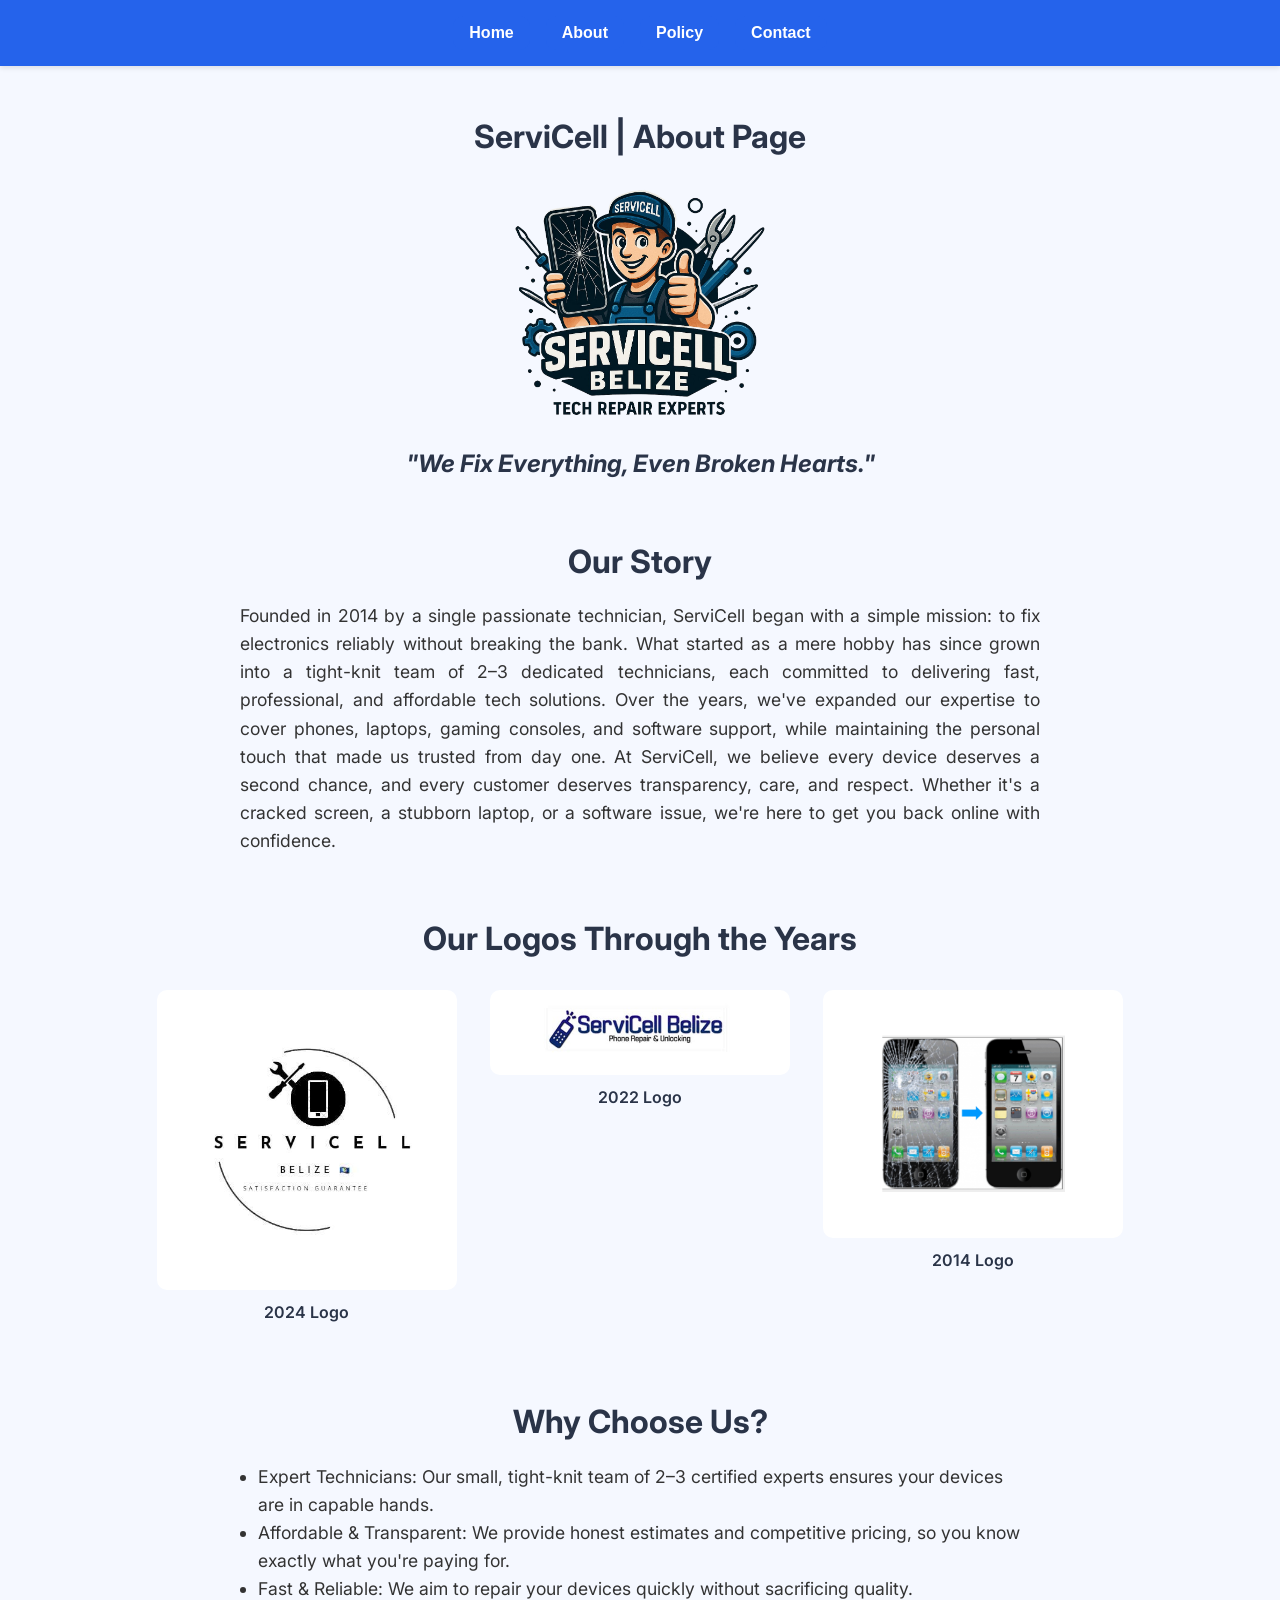
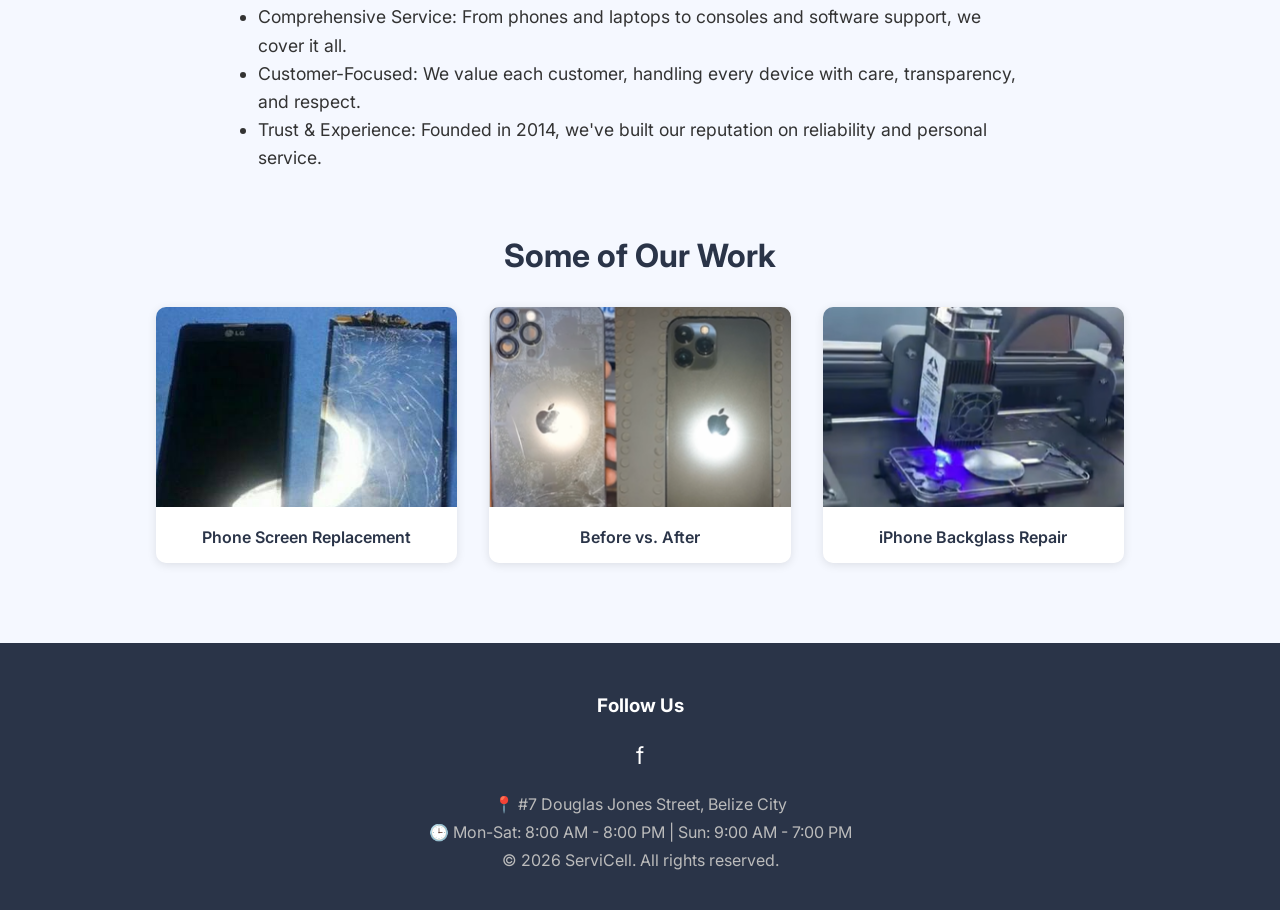
==== about.html @ 1144e512 "Mobile Optimization" ====
<!DOCTYPE html>
<html>

<head>
    <meta charset="UTF-8">
    <meta name="viewport" content="width=device-width, initial-scale=1.0">
    <title>ServiCell | About</title>
    <link href="https://fonts.googleapis.com/css2?family=Inter:wght@400;500;600;700&display=swap" rel="stylesheet">

    <style>
        * {
            box-sizing: border-box;
        }

        body {
            font-family: 'Inter', system-ui, -apple-system, sans-serif;
            margin: 0;
            padding: 0;
            background-color: #f5f8ff;
            overflow-y: scroll;
            min-height: 100vh;
        }

        h1, h2, h3, h4, h5, h6 {
            font-weight: 700;
            color: #2a3448;
            text-align: center;
        }

        p {
            color: #2a3448;
            text-align: center;
        }

        nav {
            position: fixed;
            top: 0;
            left: 0;
            right: 0;
            background-color: #2563eb;
            padding: 1em;
            z-index: 1000;
            box-shadow: 0 2px 5px rgba(0, 0, 0, 0.1);
        }

        nav form {
            display: flex;
            gap: 1em;
            justify-content: center;
            flex-wrap: wrap;
        }

        button {
            background-color: #2563eb;
            color: white;
            border: none;
            padding: 0.5em 1em;
            cursor: pointer;
            border-radius: 10px;
            font-weight: bold;
            font-size: 1em;
            text-decoration: none;
            transition: background-color 0.3s ease-in-out;
        }

        button:hover {
            background-color: #3b82f6;
        }

        a {
            color: white;
            text-decoration: none;
        }

        @keyframes fadeIn {
            from {
                opacity: 0;
            }
            to {
                opacity: 1;
            }
        }

        .fade-in-element {
            opacity: 0;
            animation: fadeIn 1.5s forwards;
        }

        .content-wrapper {
            margin-top: 5em;
            padding: 1em;
        }

        .story-text {
            max-width: 800px;
            margin: 1em auto;
            font-size: 1.1em;
            line-height: 1.6;
            color: #333;
            text-align: justify;
        }

        .logo-grid {
            display: grid;
            grid-template-columns: repeat(auto-fit, minmax(250px, 1fr));
            gap: 2em;
            justify-items: center;
            margin: 2em auto;
            max-width: 1000px;
            padding: 0 1em;
        }

        .logo-item img {
            width: 100%;
            max-width: 300px;
            height: auto;
            border-radius: 10px;
        }

        .benefits-list {
            max-width: 800px;
            margin: 1em auto;
            font-size: 1.1em;
            line-height: 1.6;
            color: #333;
            padding: 0 1em;
            text-align: left;
        }

        .work-grid {
            display: grid;
            grid-template-columns: repeat(auto-fit, minmax(250px, 1fr));
            gap: 2em;
            max-width: 1000px;
            margin: 2em auto;
            padding: 0 1em;
        }

        .work-item {
            background-color: white;
            border-radius: 10px;
            overflow: hidden;
            box-shadow: 0 2px 10px rgba(0, 0, 0, 0.1);
        }

        .work-item img {
            width: 100%;
            height: 200px;
            object-fit: cover;
        }

        .work-item p {
            padding: 1em;
            margin: 0;
            font-weight: 600;
        }

        footer {
            background-color: #2a3448;
            color: white;
            padding: 2em 1em;
            text-align: center;
            margin-top: 2em;
        }

        footer h3 {
            color: white;
        }

        footer p {
            margin: 0.5em 0;
            color: #bbb;
        }

        footer .social-links {
            display: flex;
            gap: 1em;
            justify-content: center;
            font-size: 1.5em;
            margin: 1em 0;
        }

        /* Mobile optimizations */
        @media (max-width: 768px) {
            nav form {
                gap: 0.5em;
            }

            button {
                padding: 0.4em 0.8em;
                font-size: 0.9em;
            }

            .content-wrapper {
                margin-top: 6em;
            }

            .story-text {
                font-size: 1em;
            }

            .benefits-list {
                font-size: 1em;
            }

            .benefits-list li {
                margin-bottom: 1em;
            }

            h1 {
                font-size: 1.8em;
            }

            h2 {
                font-size: 1.3em;
            }

            .logo-grid {
                gap: 1.5em;
            }
        }

        @media (max-width: 480px) {
            nav {
                padding: 0.8em;
            }

            nav form {
                gap: 0.3em;
            }

            button {
                padding: 0.4em 0.6em;
                font-size: 0.85em;
            }

            .content-wrapper {
                margin-top: 7em;
                padding: 0.8em;
            }

            h1 {
                font-size: 1.5em;
                margin: 0.5em 0;
            }

            h2 {
                font-size: 1.1em;
            }

            .story-text {
                font-size: 0.95em;
                text-align: left;
            }

            .benefits-list {
                font-size: 0.95em;
                padding: 0;
            }

            .work-grid {
                gap: 1em;
            }

            footer {
                padding: 1.5em 0.8em;
            }
        }
    </style>
</head>

<body class="fade-in-element">
    <nav>
        <form>
            <button type="button" onclick="window.location.href='index.html'">Home</button>
            <button type="button" onclick="window.location.href='about.html'">About</button>
            <button type="button" onclick="window.location.href='policy.html'">Policy</button>
            <button type="button" onclick="window.location.href='contact.html'">Contact</button>
        </form>
    </nav>

    <div class="content-wrapper">
        <h1>ServiCell | About Page</h1>
        <img src="logo.png" alt="ServiCell Logo" style="display: block; margin: 2em auto; max-width: 250px; width: 100%; height: auto;">
        <h2><i>"We Fix Everything, Even Broken Hearts."</i></h2>

        <h1 style="margin-top: 2em;">Our Story</h1>
        <p class="story-text">
            Founded in 2014 by a single passionate technician, ServiCell began with a simple mission: to fix electronics reliably without breaking the bank. What started as a mere hobby has since grown into a tight-knit team of 2–3 dedicated technicians, each committed to delivering fast, professional, and affordable tech solutions. Over the years, we've expanded our expertise to cover phones, laptops, gaming consoles, and software support, while maintaining the personal touch that made us trusted from day one. At ServiCell, we believe every device deserves a second chance, and every customer deserves transparency, care, and respect. Whether it's a cracked screen, a stubborn laptop, or a software issue, we're here to get you back online with confidence.
        </p>

        <h1 style="margin-top: 2em;">Our Logos Through the Years</h1>
        <div class="logo-grid">
            <div class="logo-item" style="text-align: center;">
                <img src="2024.png" alt="ServiCell 2024 Logo">
                <p style="margin-top: 0.5em; font-weight: 600;">2024 Logo</p>
            </div>
            <div class="logo-item" style="text-align: center;">
                <img src="2022.png" alt="ServiCell 2022 Logo">
                <p style="margin-top: 0.5em; font-weight: 600;">2022 Logo</p>
            </div>
            <div class="logo-item" style="text-align: center;">
                <img src="2014.png" alt="ServiCell 2014 Logo">
                <p style="margin-top: 0.5em; font-weight: 600;">2014 Logo</p>
            </div>
        </div>

        <h1 style="margin-top: 2em;">Why Choose Us?</h1>
        <ul class="benefits-list">
            <li>Expert Technicians: Our small, tight-knit team of 2–3 certified experts ensures your devices are in capable hands.</li>
            <li>Affordable & Transparent: We provide honest estimates and competitive pricing, so you know exactly what you're paying for.</li>
            <li>Fast & Reliable: We aim to repair your devices quickly without sacrificing quality.</li>
            <li>Comprehensive Service: From phones and laptops to consoles and software support, we cover it all.</li>
            <li>Customer-Focused: We value each customer, handling every device with care, transparency, and respect.</li>
            <li>Trust & Experience: Founded in 2014, we've built our reputation on reliability and personal service.</li>
        </ul>

        <h1 style="margin-top: 2em;">Some of Our Work</h1>
        <div class="work-grid">
            <div class="work-item">
                <img src="work1.jpg" alt="Phone Screen Repair">
                <p>Phone Screen Replacement</p>
            </div>
            <div class="work-item">
                <img src="work2.png" alt="Before and After">
                <p>Before vs. After</p>
            </div>
            <div class="work-item">
                <img src="work3.png" alt="Console Repair">
                <p>iPhone Backglass Repair</p>
            </div>
        </div>
    </div>

    <footer>
        <h3>Follow Us</h3>
        <div class="social-links">
            <a href="https://www.facebook.com/ServiCell-Belize-100064104937587/" target="_blank">f</a>
        </div>
        <p>📍 #7 Douglas Jones Street, Belize City</p>
        <p>🕒 Mon-Sat: 8:00 AM - 8:00 PM | Sun: 9:00 AM - 7:00 PM</p>
        <p>© 2026 ServiCell. All rights reserved.</p>
    </footer>
</body>

</html>
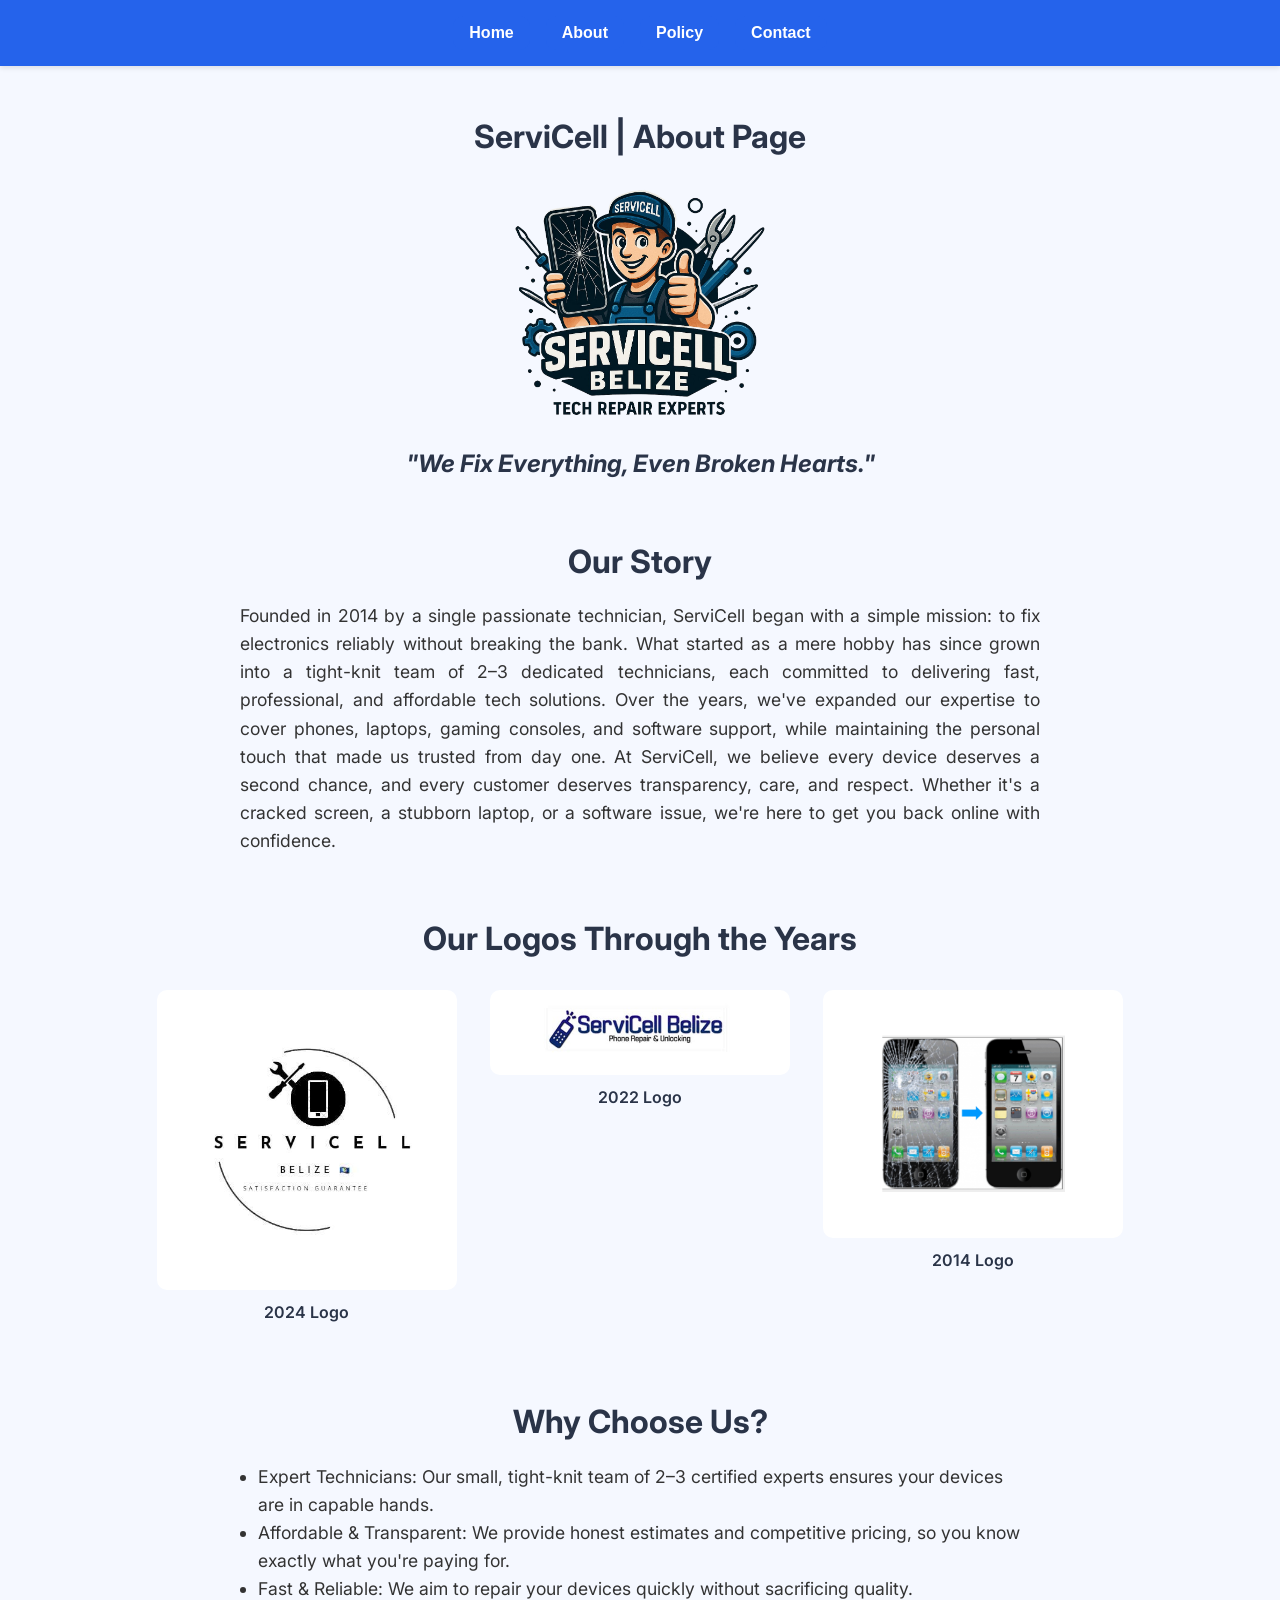
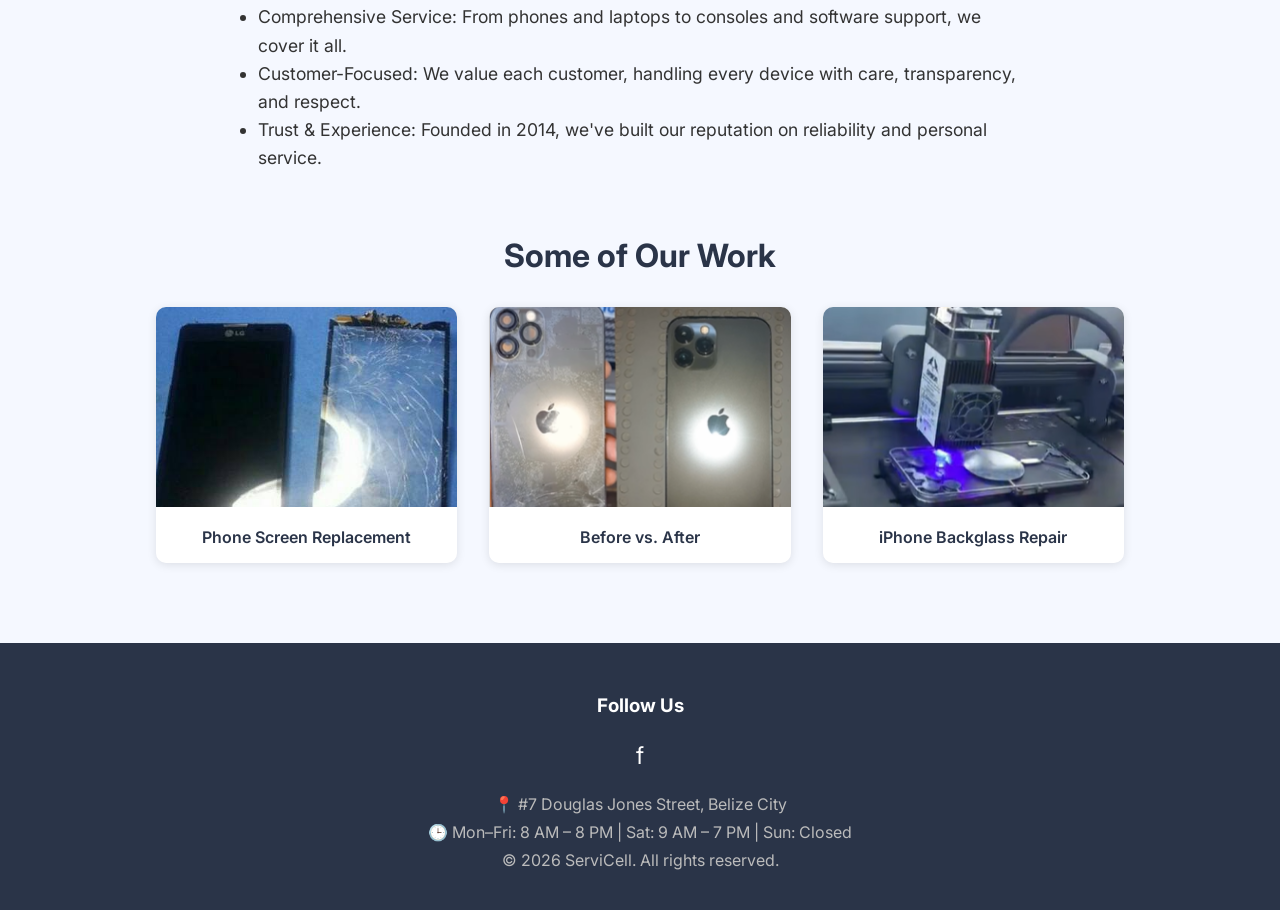
==== commit c4f7aa2f: "Mobile Optimization" ====
--- a/about.html
+++ b/about.html
@@ -180,7 +180,7 @@
             margin: 1em 0;
         }
 
-        /* Mobile optimizations */
+
         @media (max-width: 768px) {
             nav form {
                 gap: 0.5em;
@@ -338,7 +338,7 @@
             <a href="https://www.facebook.com/ServiCell-Belize-100064104937587/" target="_blank">f</a>
         </div>
         <p>📍 #7 Douglas Jones Street, Belize City</p>
-        <p>🕒 Mon-Sat: 8:00 AM - 8:00 PM | Sun: 9:00 AM - 7:00 PM</p>
+        <p>🕒 Mon–Fri: 8 AM – 8 PM | Sat: 9 AM – 7 PM | Sun: Closed</p>
         <p>© 2026 ServiCell. All rights reserved.</p>
     </footer>
 </body>
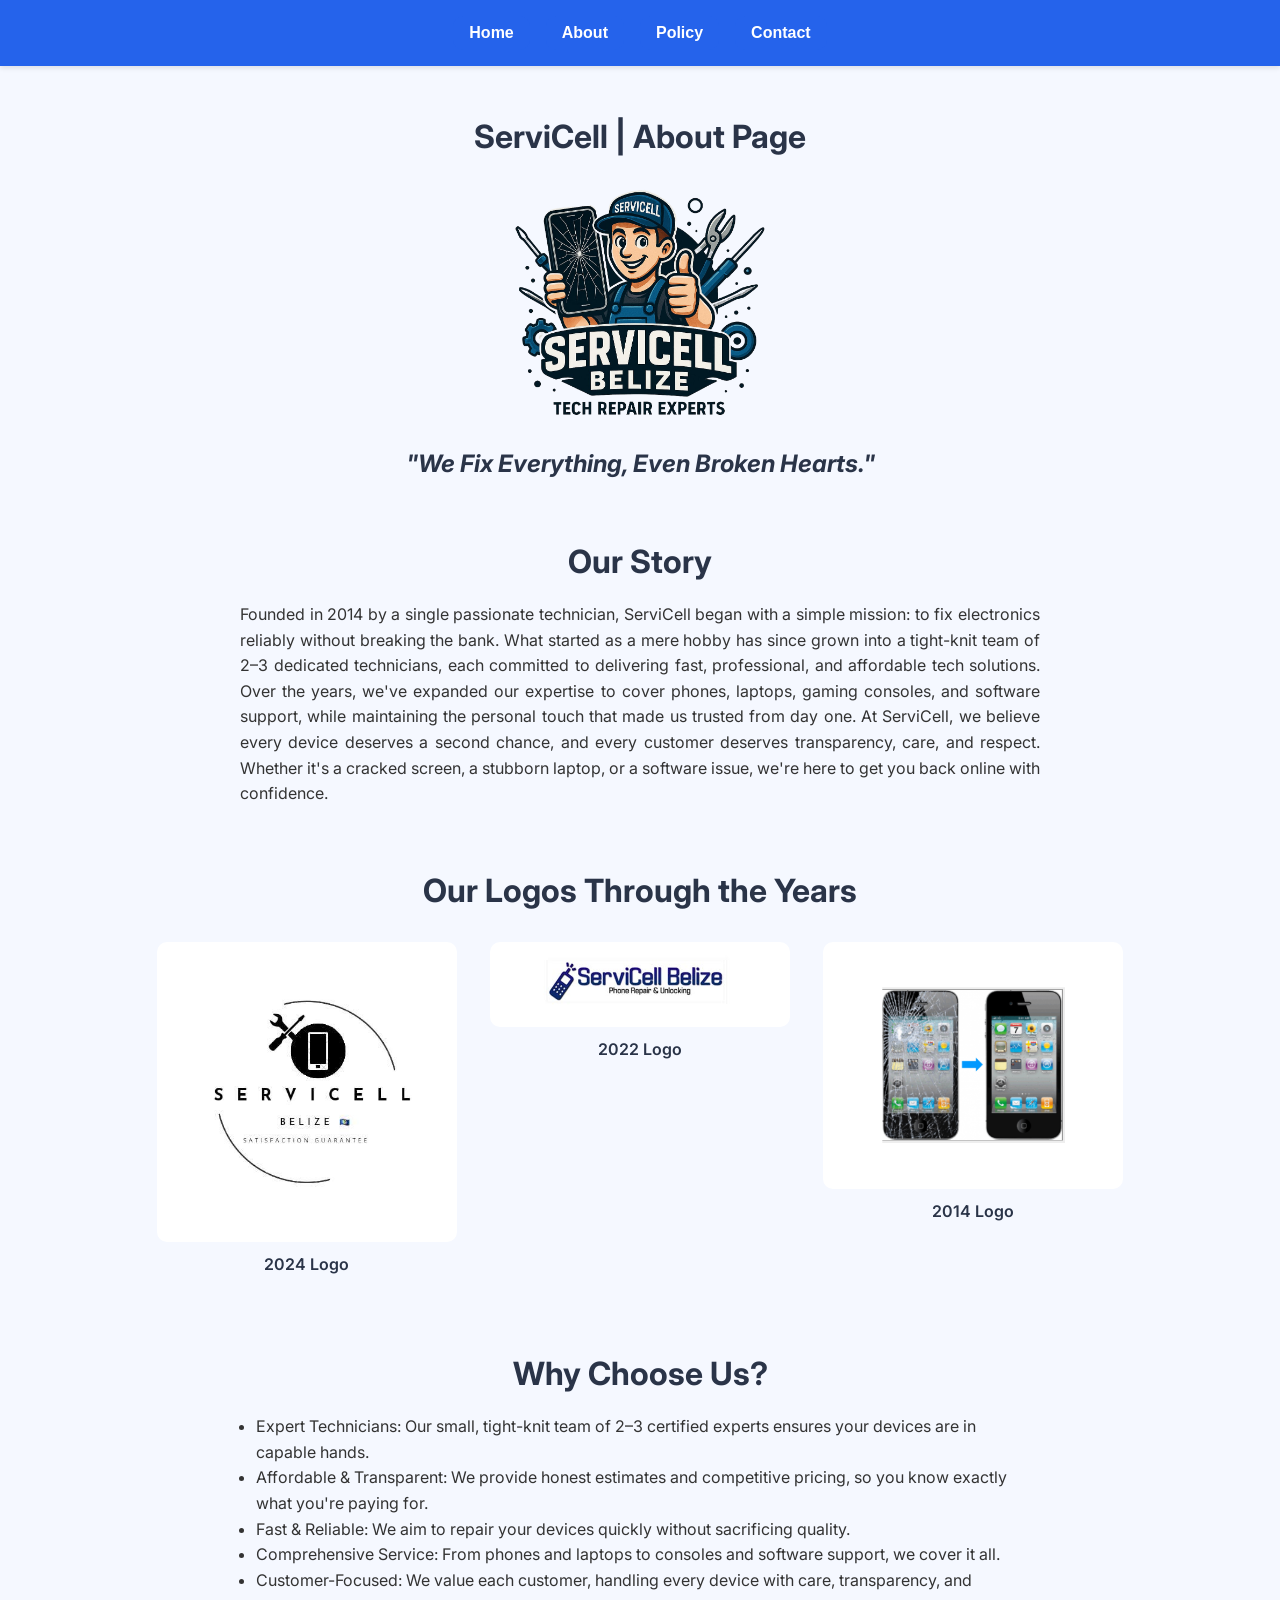
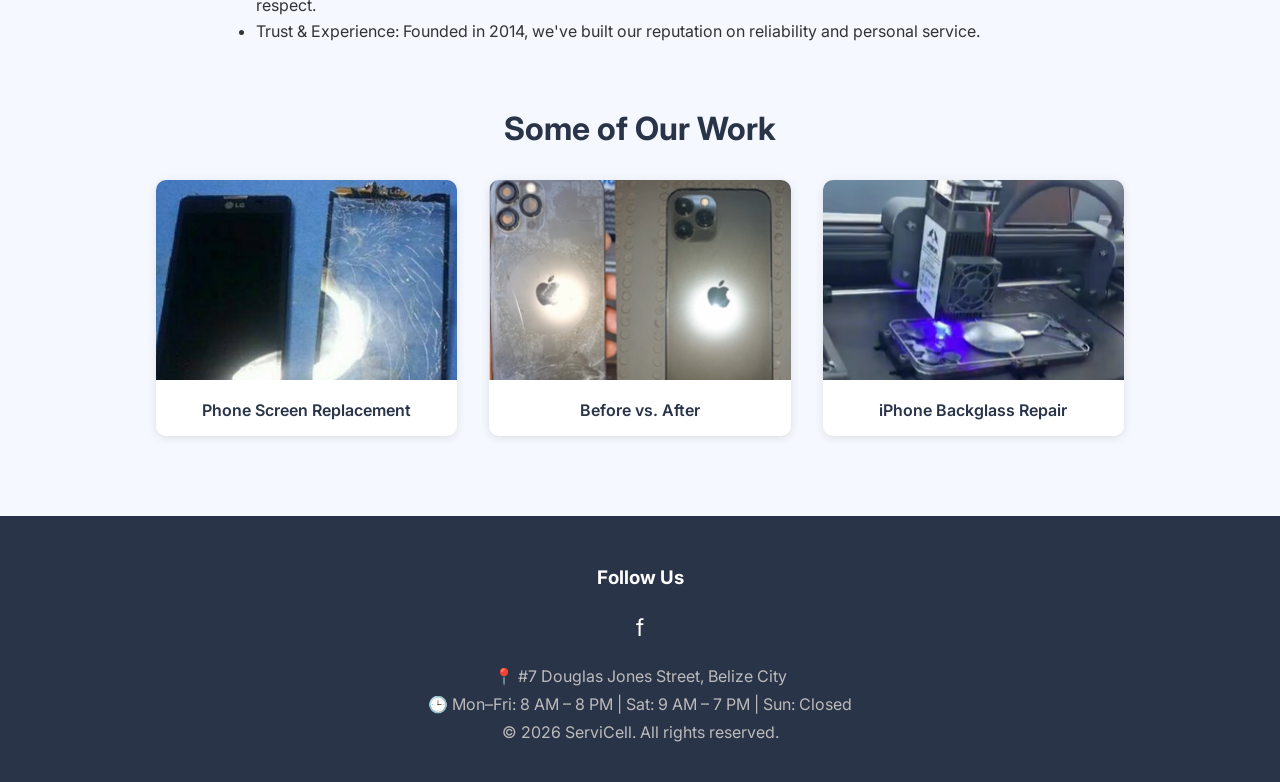
==== commit c3873792: "Mobile Optimization" ====
--- a/about.html
+++ b/about.html
@@ -94,7 +94,7 @@
         .story-text {
             max-width: 800px;
             margin: 1em auto;
-            font-size: 1.1em;
+            font-size: 1em;
             line-height: 1.6;
             color: #333;
             text-align: justify;
@@ -120,7 +120,7 @@
         .benefits-list {
             max-width: 800px;
             margin: 1em auto;
-            font-size: 1.1em;
+            font-size: 1em;
             line-height: 1.6;
             color: #333;
             padding: 0 1em;
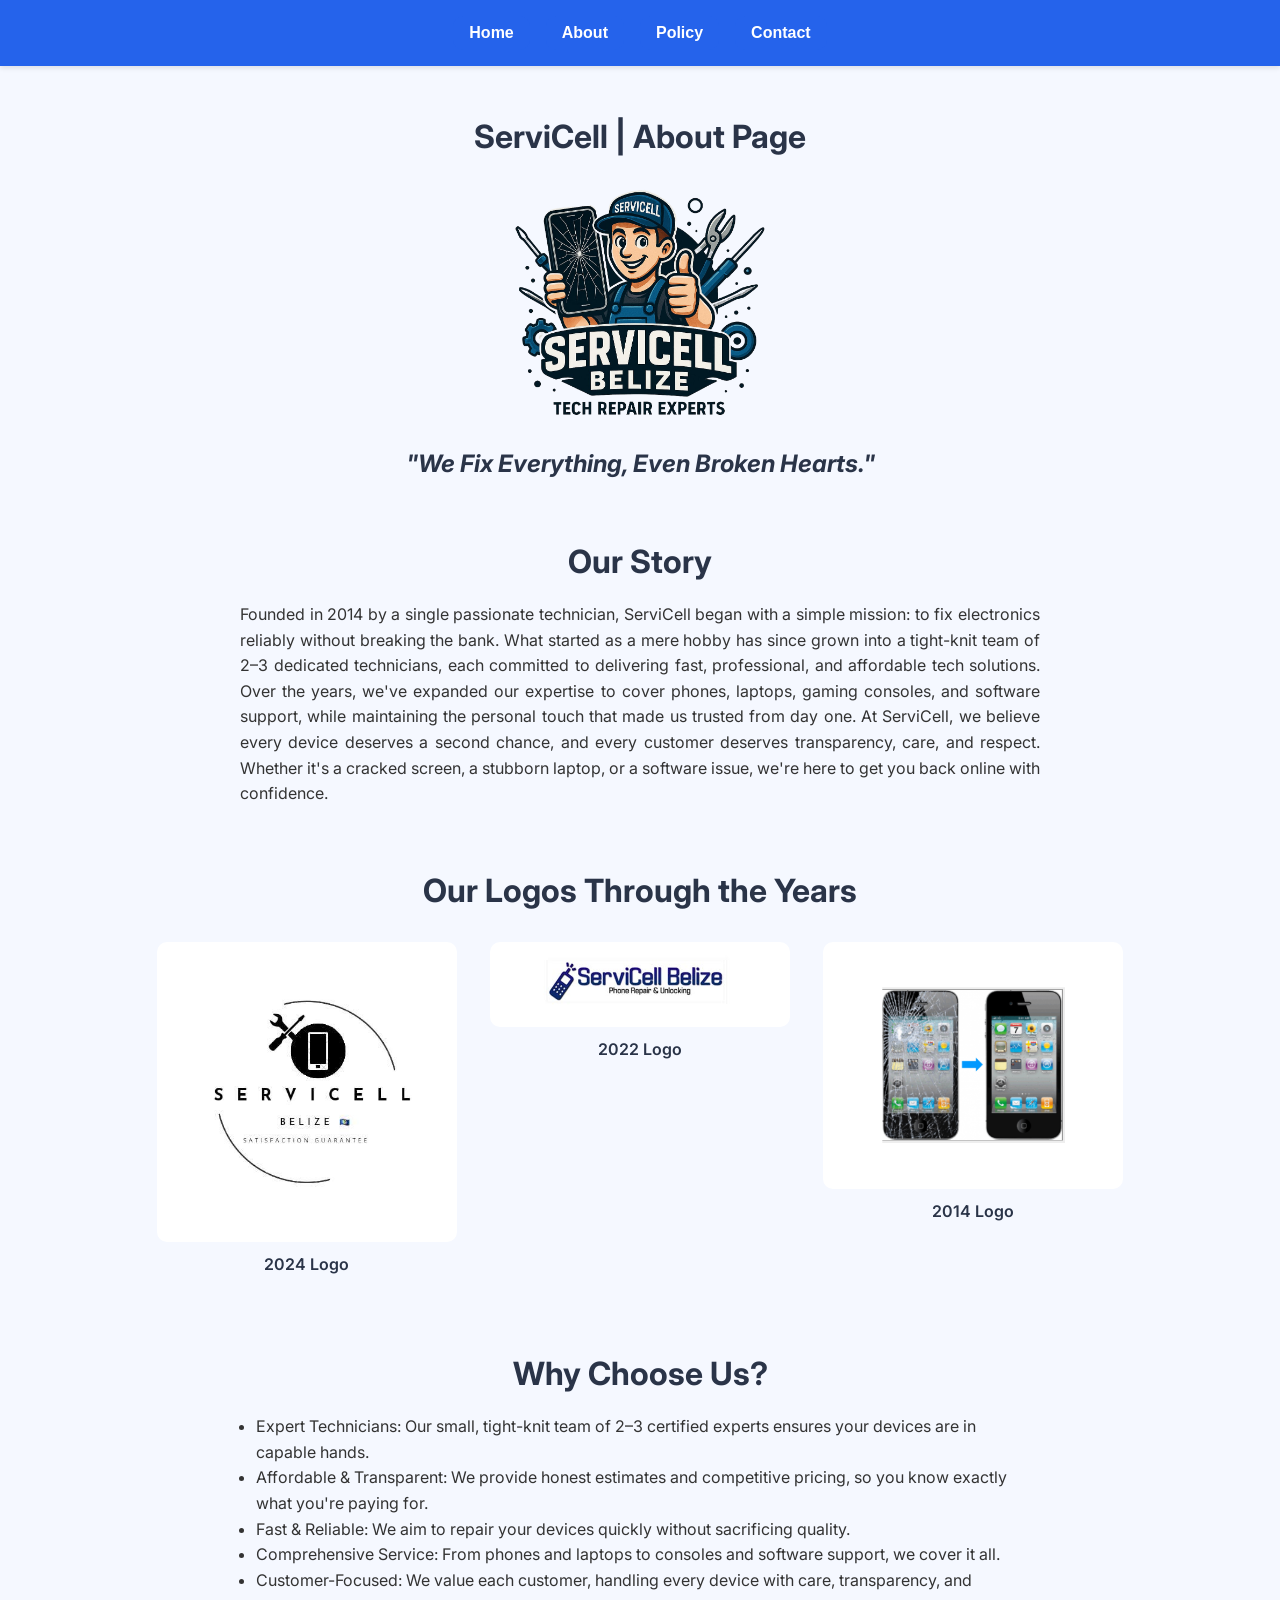
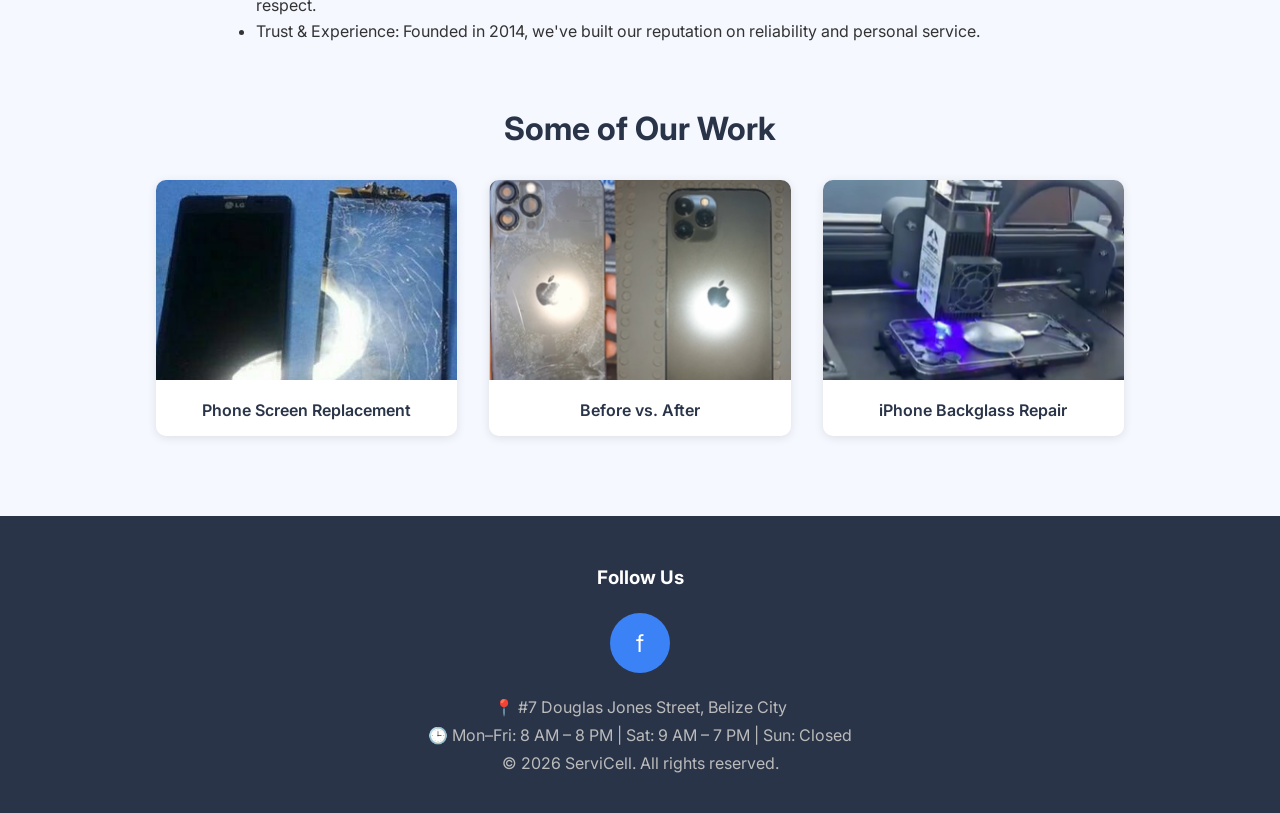
==== commit f81c4369: "Mobile Stuff" ====
--- a/about.html
+++ b/about.html
@@ -21,7 +21,12 @@
             min-height: 100vh;
         }
 
-        h1, h2, h3, h4, h5, h6 {
+        h1,
+        h2,
+        h3,
+        h4,
+        h5,
+        h6 {
             font-weight: 700;
             color: #2a3448;
             text-align: center;
@@ -50,6 +55,7 @@
             flex-wrap: wrap;
         }
 
+        /* Use these exact rules in every file */
         button {
             background-color: #2563eb;
             color: white;
@@ -59,12 +65,50 @@
             border-radius: 10px;
             font-weight: bold;
             font-size: 1em;
-            text-decoration: none;
-            transition: background-color 0.3s ease-in-out;
+            transition: 0.3s ease-in-out;
+            /* Proper transition placement */
         }
 
         button:hover {
             background-color: #3b82f6;
+        }
+
+        footer {
+            background-color: #2a3448;
+            color: white;
+            padding: 2em 1em;
+            text-align: center;
+            margin-top: 2em;
+        }
+
+        footer h3 {
+            color: white;
+            margin-bottom: 1em;
+        }
+
+        footer p {
+            margin: 0.5em 0;
+            color: #bbb;
+            text-align: center !important;
+            /* Forces center on mobile */
+        }
+
+        footer .social-links a {
+            display: inline-flex;
+            align-items: center;
+            justify-content: center;
+            width: 2.5em;
+            height: 2.5em;
+            background-color: #3b82f6;
+            border-radius: 50%;
+            /* Clean circles like modern apps */
+            color: white;
+            text-decoration: none;
+            transition: 0.3s ease-in-out;
+        }
+
+        .social-links a:hover {
+            background-color: #1e40af;
         }
 
         a {
@@ -76,6 +120,7 @@
             from {
                 opacity: 0;
             }
+
             to {
                 opacity: 1;
             }
@@ -281,12 +326,20 @@
 
     <div class="content-wrapper">
         <h1>ServiCell | About Page</h1>
-        <img src="logo.png" alt="ServiCell Logo" style="display: block; margin: 2em auto; max-width: 250px; width: 100%; height: auto;">
+        <img src="logo.png" alt="ServiCell Logo"
+            style="display: block; margin: 2em auto; max-width: 250px; width: 100%; height: auto;">
         <h2><i>"We Fix Everything, Even Broken Hearts."</i></h2>
 
         <h1 style="margin-top: 2em;">Our Story</h1>
         <p class="story-text">
-            Founded in 2014 by a single passionate technician, ServiCell began with a simple mission: to fix electronics reliably without breaking the bank. What started as a mere hobby has since grown into a tight-knit team of 2–3 dedicated technicians, each committed to delivering fast, professional, and affordable tech solutions. Over the years, we've expanded our expertise to cover phones, laptops, gaming consoles, and software support, while maintaining the personal touch that made us trusted from day one. At ServiCell, we believe every device deserves a second chance, and every customer deserves transparency, care, and respect. Whether it's a cracked screen, a stubborn laptop, or a software issue, we're here to get you back online with confidence.
+            Founded in 2014 by a single passionate technician, ServiCell began with a simple mission: to fix electronics
+            reliably without breaking the bank. What started as a mere hobby has since grown into a tight-knit team of
+            2–3 dedicated technicians, each committed to delivering fast, professional, and affordable tech solutions.
+            Over the years, we've expanded our expertise to cover phones, laptops, gaming consoles, and software
+            support, while maintaining the personal touch that made us trusted from day one. At ServiCell, we believe
+            every device deserves a second chance, and every customer deserves transparency, care, and respect. Whether
+            it's a cracked screen, a stubborn laptop, or a software issue, we're here to get you back online with
+            confidence.
         </p>
 
         <h1 style="margin-top: 2em;">Our Logos Through the Years</h1>
@@ -307,12 +360,16 @@
 
         <h1 style="margin-top: 2em;">Why Choose Us?</h1>
         <ul class="benefits-list">
-            <li>Expert Technicians: Our small, tight-knit team of 2–3 certified experts ensures your devices are in capable hands.</li>
-            <li>Affordable & Transparent: We provide honest estimates and competitive pricing, so you know exactly what you're paying for.</li>
+            <li>Expert Technicians: Our small, tight-knit team of 2–3 certified experts ensures your devices are in
+                capable hands.</li>
+            <li>Affordable & Transparent: We provide honest estimates and competitive pricing, so you know exactly what
+                you're paying for.</li>
             <li>Fast & Reliable: We aim to repair your devices quickly without sacrificing quality.</li>
             <li>Comprehensive Service: From phones and laptops to consoles and software support, we cover it all.</li>
-            <li>Customer-Focused: We value each customer, handling every device with care, transparency, and respect.</li>
-            <li>Trust & Experience: Founded in 2014, we've built our reputation on reliability and personal service.</li>
+            <li>Customer-Focused: We value each customer, handling every device with care, transparency, and respect.
+            </li>
+            <li>Trust & Experience: Founded in 2014, we've built our reputation on reliability and personal service.
+            </li>
         </ul>
 
         <h1 style="margin-top: 2em;">Some of Our Work</h1>
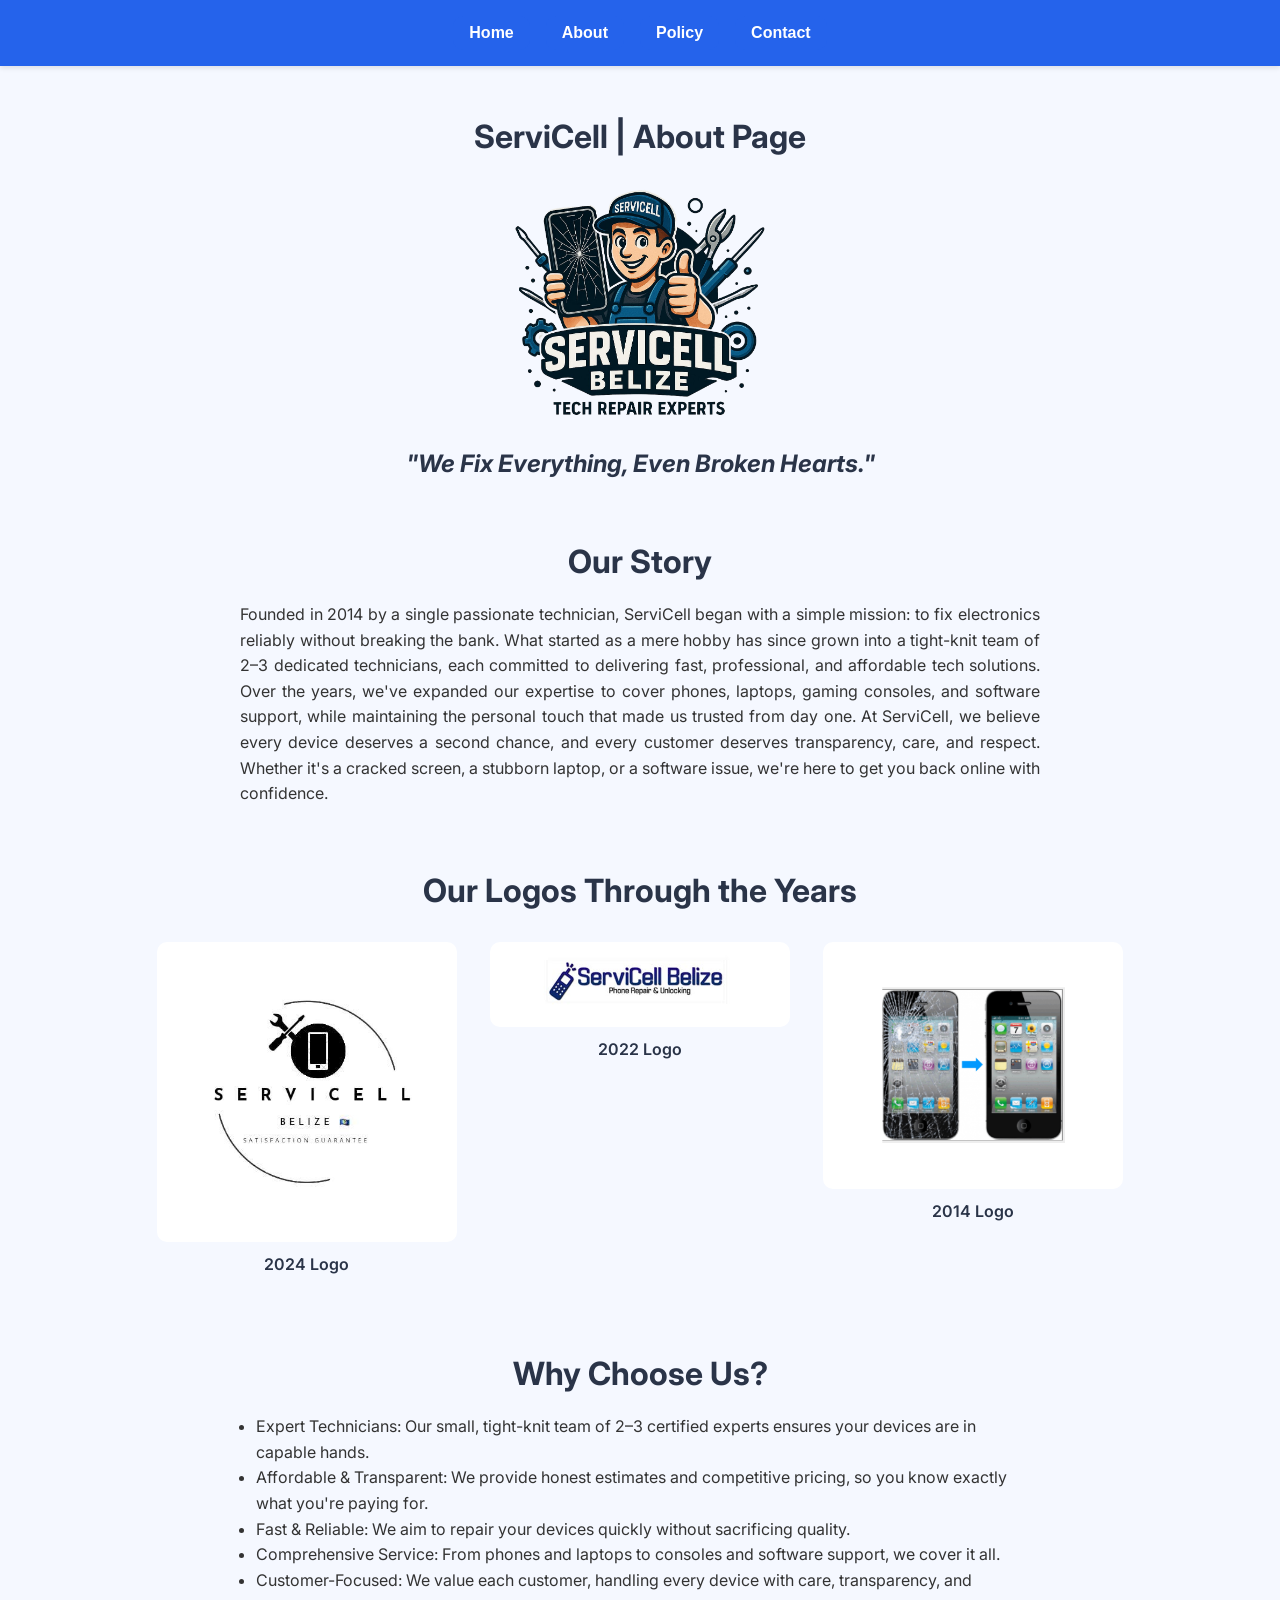
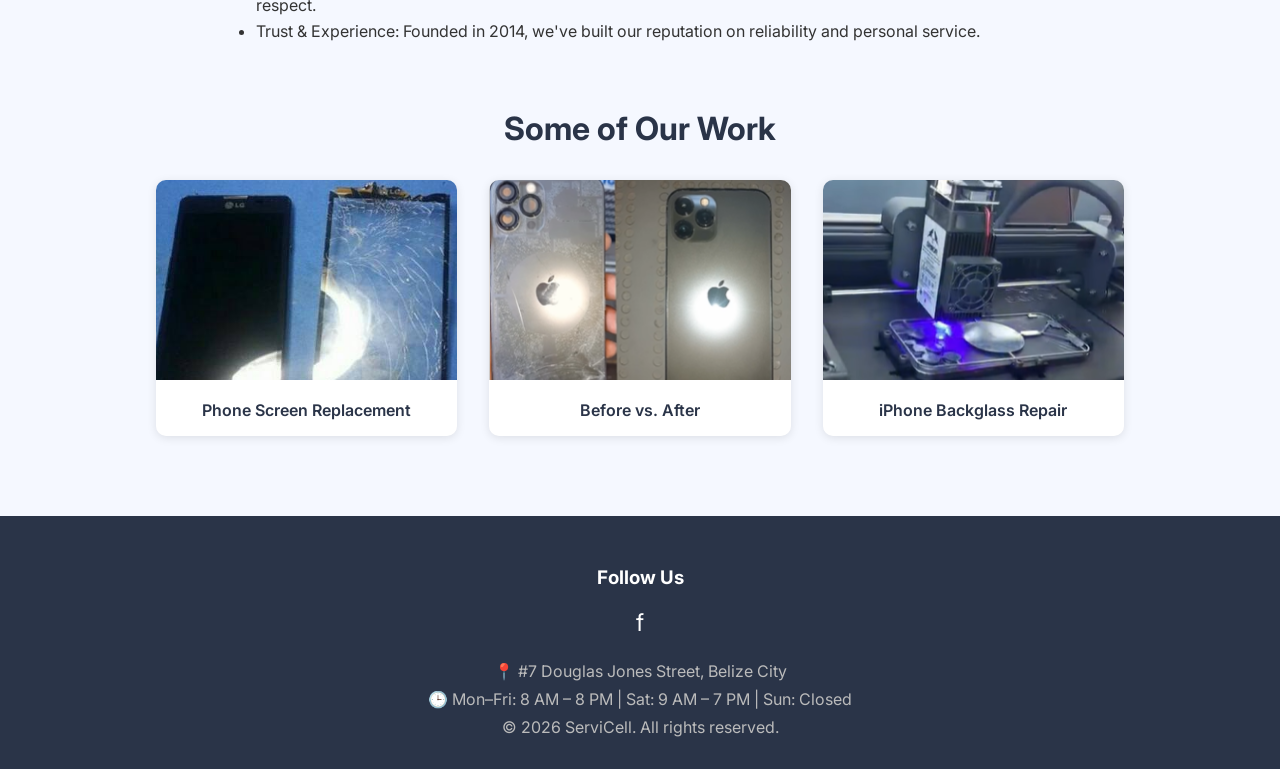
==== commit 3142bcf6: "Mobile Stuff" ====
--- a/about.html
+++ b/about.html
@@ -390,13 +390,15 @@
     </div>
 
     <footer>
-        <h3>Follow Us</h3>
-        <div class="social-links">
-            <a href="https://www.facebook.com/ServiCell-Belize-100064104937587/" target="_blank">f</a>
+        <div style="margin-bottom: 1.5em;">
+            <h3 style="color: white;">Follow Us</h3>
+            <div style="display: flex; gap: 1em; justify-content: center; font-size: 1.5em;">
+                <a href="https://www.facebook.com/ServiCell-Belize-100064104937587/" target="_blank">f</a>
+            </div>
         </div>
-        <p>📍 #7 Douglas Jones Street, Belize City</p>
-        <p>🕒 Mon–Fri: 8 AM – 8 PM | Sat: 9 AM – 7 PM | Sun: Closed</p>
-        <p>© 2026 ServiCell. All rights reserved.</p>
+        <p style="margin: 0.5em 0; color: #bbb;">📍 #7 Douglas Jones Street, Belize City</p>
+        <p style="margin: 0.5em 0; color: #bbb;">🕒 Mon–Fri: 8 AM – 8 PM | Sat: 9 AM – 7 PM | Sun: Closed</p>
+        <p style="margin: 0; color: #bbb;">© 2026 ServiCell. All rights reserved.</p>
     </footer>
 </body>
 
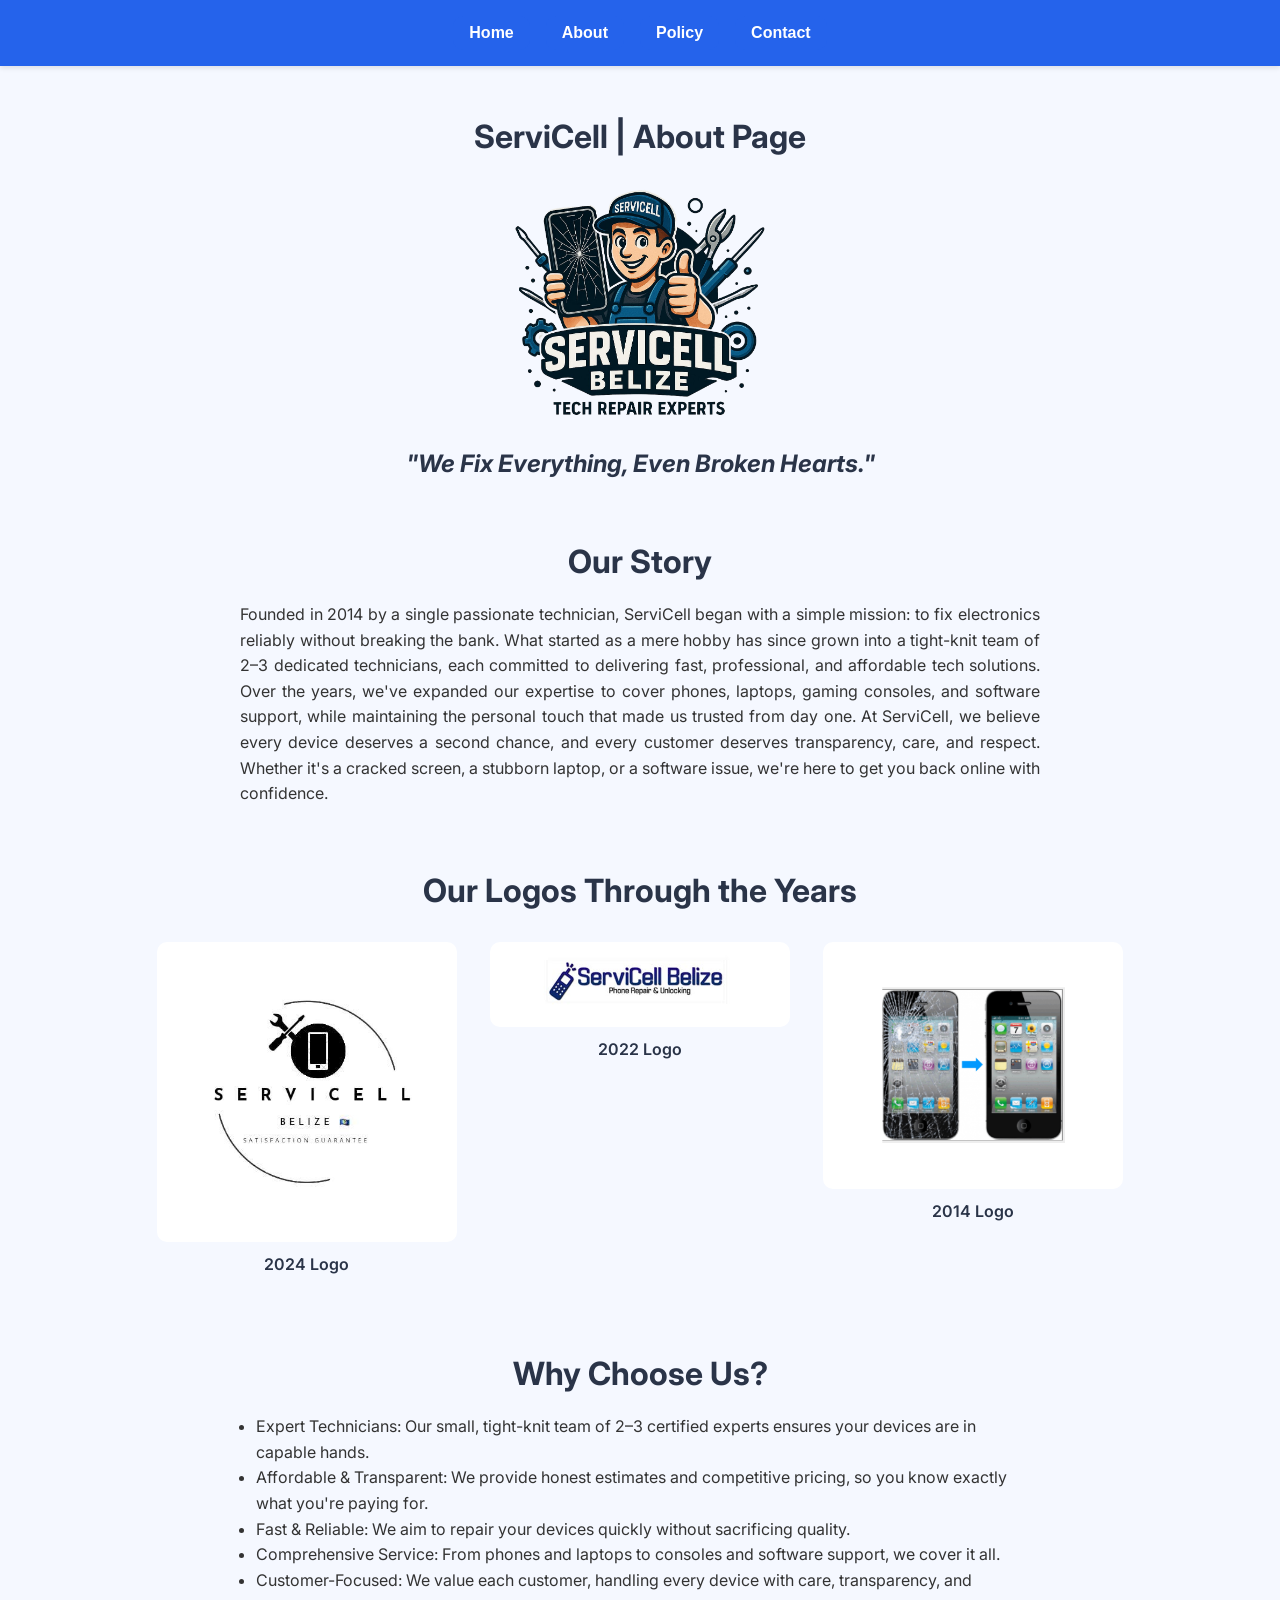
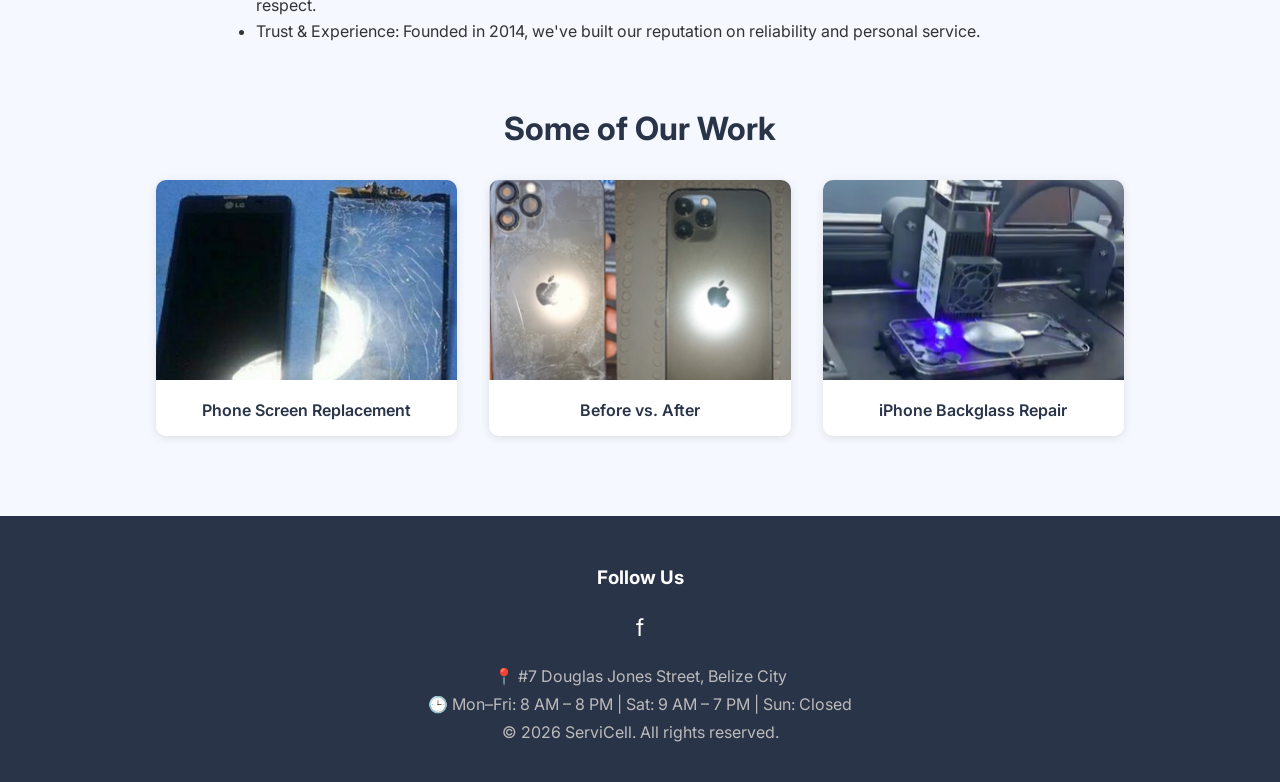
==== commit 74212370: "im so tired bru" ====
--- a/about.html
+++ b/about.html
@@ -21,12 +21,7 @@
             min-height: 100vh;
         }
 
-        h1,
-        h2,
-        h3,
-        h4,
-        h5,
-        h6 {
+        h1, h2, h3, h4, h5, h6 {
             font-weight: 700;
             color: #2a3448;
             text-align: center;
@@ -55,7 +50,6 @@
             flex-wrap: wrap;
         }
 
-        /* Use these exact rules in every file */
         button {
             background-color: #2563eb;
             color: white;
@@ -65,50 +59,12 @@
             border-radius: 10px;
             font-weight: bold;
             font-size: 1em;
-            transition: 0.3s ease-in-out;
-            /* Proper transition placement */
+            text-decoration: none;
+            transition: background-color 0.3s ease-in-out;
         }
 
         button:hover {
             background-color: #3b82f6;
-        }
-
-        footer {
-            background-color: #2a3448;
-            color: white;
-            padding: 2em 1em;
-            text-align: center;
-            margin-top: 2em;
-        }
-
-        footer h3 {
-            color: white;
-            margin-bottom: 1em;
-        }
-
-        footer p {
-            margin: 0.5em 0;
-            color: #bbb;
-            text-align: center !important;
-            /* Forces center on mobile */
-        }
-
-        footer .social-links a {
-            display: inline-flex;
-            align-items: center;
-            justify-content: center;
-            width: 2.5em;
-            height: 2.5em;
-            background-color: #3b82f6;
-            border-radius: 50%;
-            /* Clean circles like modern apps */
-            color: white;
-            text-decoration: none;
-            transition: 0.3s ease-in-out;
-        }
-
-        .social-links a:hover {
-            background-color: #1e40af;
         }
 
         a {
@@ -120,7 +76,6 @@
             from {
                 opacity: 0;
             }
-
             to {
                 opacity: 1;
             }
@@ -326,20 +281,12 @@
 
     <div class="content-wrapper">
         <h1>ServiCell | About Page</h1>
-        <img src="logo.png" alt="ServiCell Logo"
-            style="display: block; margin: 2em auto; max-width: 250px; width: 100%; height: auto;">
+        <img src="logo.png" alt="ServiCell Logo" style="display: block; margin: 2em auto; max-width: 250px; width: 100%; height: auto;">
         <h2><i>"We Fix Everything, Even Broken Hearts."</i></h2>
 
         <h1 style="margin-top: 2em;">Our Story</h1>
         <p class="story-text">
-            Founded in 2014 by a single passionate technician, ServiCell began with a simple mission: to fix electronics
-            reliably without breaking the bank. What started as a mere hobby has since grown into a tight-knit team of
-            2–3 dedicated technicians, each committed to delivering fast, professional, and affordable tech solutions.
-            Over the years, we've expanded our expertise to cover phones, laptops, gaming consoles, and software
-            support, while maintaining the personal touch that made us trusted from day one. At ServiCell, we believe
-            every device deserves a second chance, and every customer deserves transparency, care, and respect. Whether
-            it's a cracked screen, a stubborn laptop, or a software issue, we're here to get you back online with
-            confidence.
+            Founded in 2014 by a single passionate technician, ServiCell began with a simple mission: to fix electronics reliably without breaking the bank. What started as a mere hobby has since grown into a tight-knit team of 2–3 dedicated technicians, each committed to delivering fast, professional, and affordable tech solutions. Over the years, we've expanded our expertise to cover phones, laptops, gaming consoles, and software support, while maintaining the personal touch that made us trusted from day one. At ServiCell, we believe every device deserves a second chance, and every customer deserves transparency, care, and respect. Whether it's a cracked screen, a stubborn laptop, or a software issue, we're here to get you back online with confidence.
         </p>
 
         <h1 style="margin-top: 2em;">Our Logos Through the Years</h1>
@@ -360,16 +307,12 @@
 
         <h1 style="margin-top: 2em;">Why Choose Us?</h1>
         <ul class="benefits-list">
-            <li>Expert Technicians: Our small, tight-knit team of 2–3 certified experts ensures your devices are in
-                capable hands.</li>
-            <li>Affordable & Transparent: We provide honest estimates and competitive pricing, so you know exactly what
-                you're paying for.</li>
+            <li>Expert Technicians: Our small, tight-knit team of 2–3 certified experts ensures your devices are in capable hands.</li>
+            <li>Affordable & Transparent: We provide honest estimates and competitive pricing, so you know exactly what you're paying for.</li>
             <li>Fast & Reliable: We aim to repair your devices quickly without sacrificing quality.</li>
             <li>Comprehensive Service: From phones and laptops to consoles and software support, we cover it all.</li>
-            <li>Customer-Focused: We value each customer, handling every device with care, transparency, and respect.
-            </li>
-            <li>Trust & Experience: Founded in 2014, we've built our reputation on reliability and personal service.
-            </li>
+            <li>Customer-Focused: We value each customer, handling every device with care, transparency, and respect.</li>
+            <li>Trust & Experience: Founded in 2014, we've built our reputation on reliability and personal service.</li>
         </ul>
 
         <h1 style="margin-top: 2em;">Some of Our Work</h1>
@@ -390,15 +333,13 @@
     </div>
 
     <footer>
-        <div style="margin-bottom: 1.5em;">
-            <h3 style="color: white;">Follow Us</h3>
-            <div style="display: flex; gap: 1em; justify-content: center; font-size: 1.5em;">
-                <a href="https://www.facebook.com/ServiCell-Belize-100064104937587/" target="_blank">f</a>
-            </div>
+        <h3>Follow Us</h3>
+        <div class="social-links">
+            <a href="https://www.facebook.com/ServiCell-Belize-100064104937587/" target="_blank">f</a>
         </div>
-        <p style="margin: 0.5em 0; color: #bbb;">📍 #7 Douglas Jones Street, Belize City</p>
-        <p style="margin: 0.5em 0; color: #bbb;">🕒 Mon–Fri: 8 AM – 8 PM | Sat: 9 AM – 7 PM | Sun: Closed</p>
-        <p style="margin: 0; color: #bbb;">© 2026 ServiCell. All rights reserved.</p>
+        <p>📍 #7 Douglas Jones Street, Belize City</p>
+        <p>🕒 Mon–Fri: 8 AM – 8 PM | Sat: 9 AM – 7 PM | Sun: Closed</p>
+        <p>© 2026 ServiCell. All rights reserved.</p>
     </footer>
 </body>
 
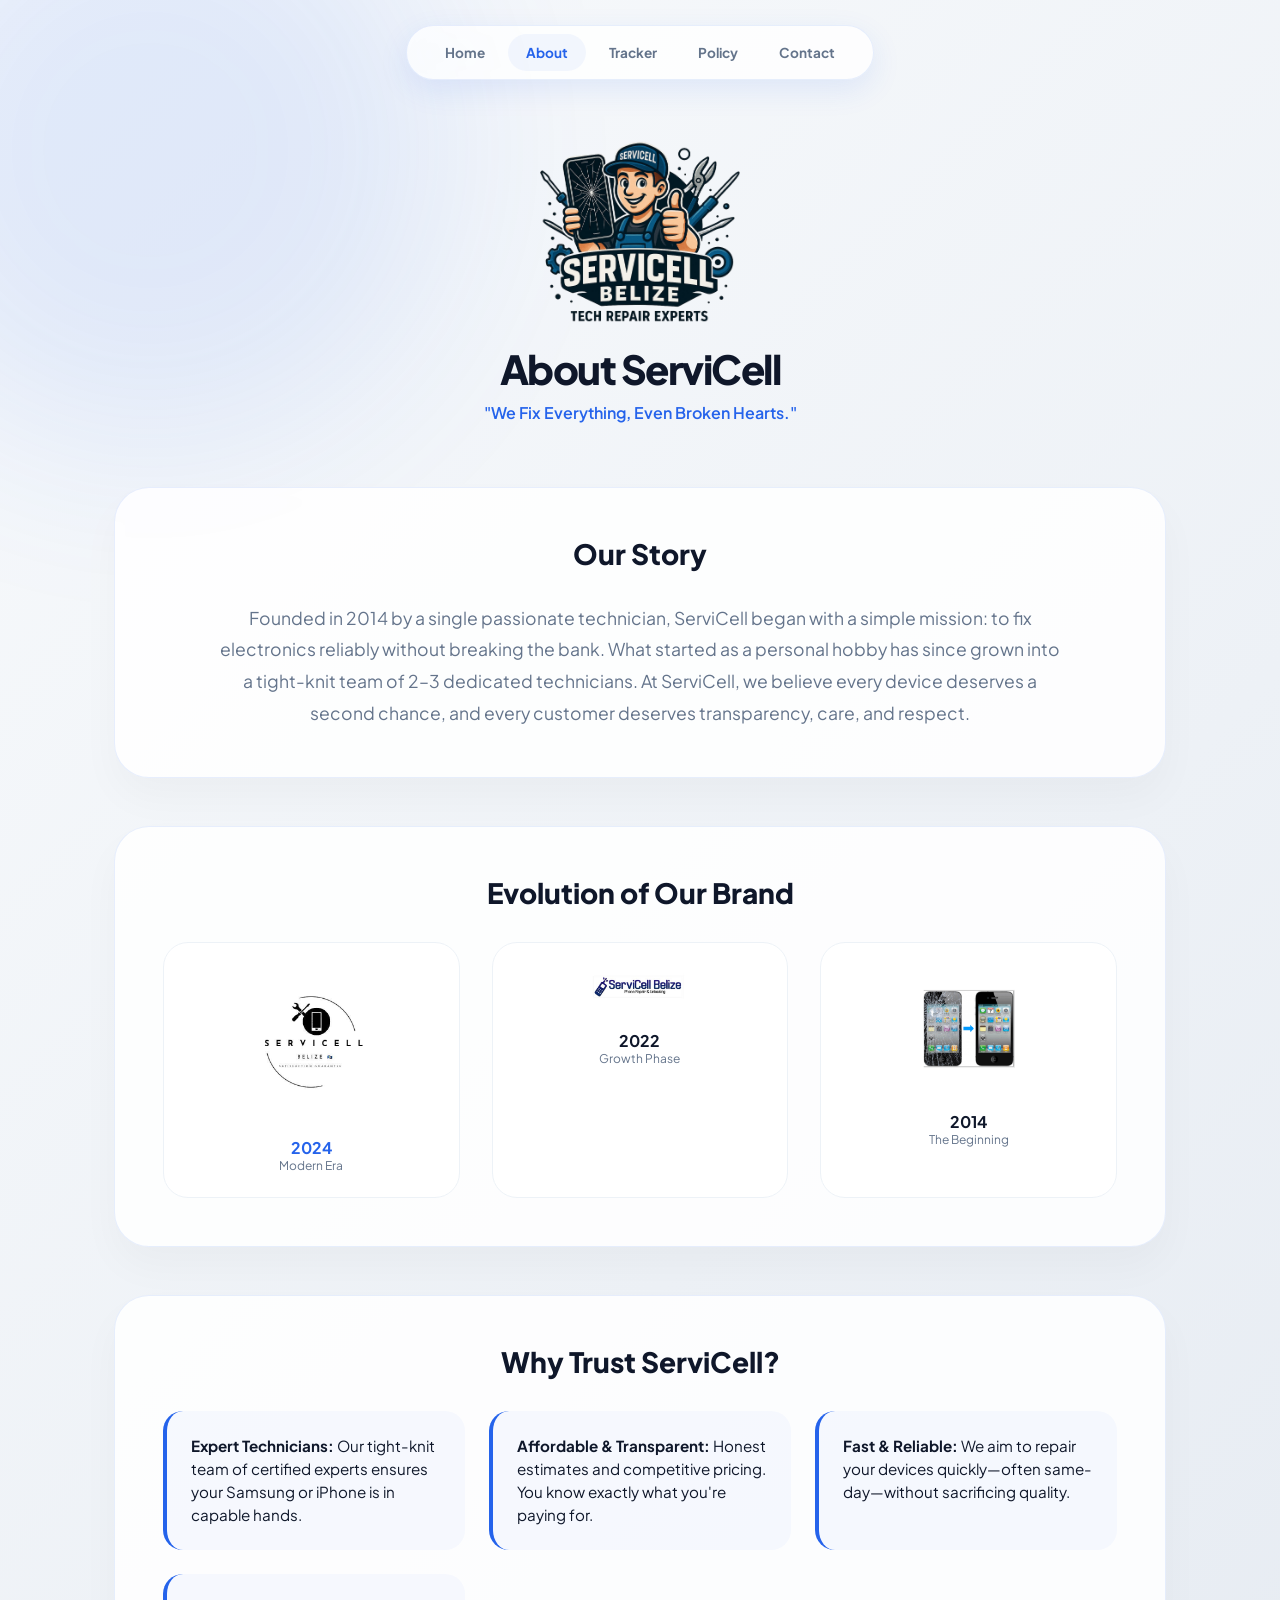
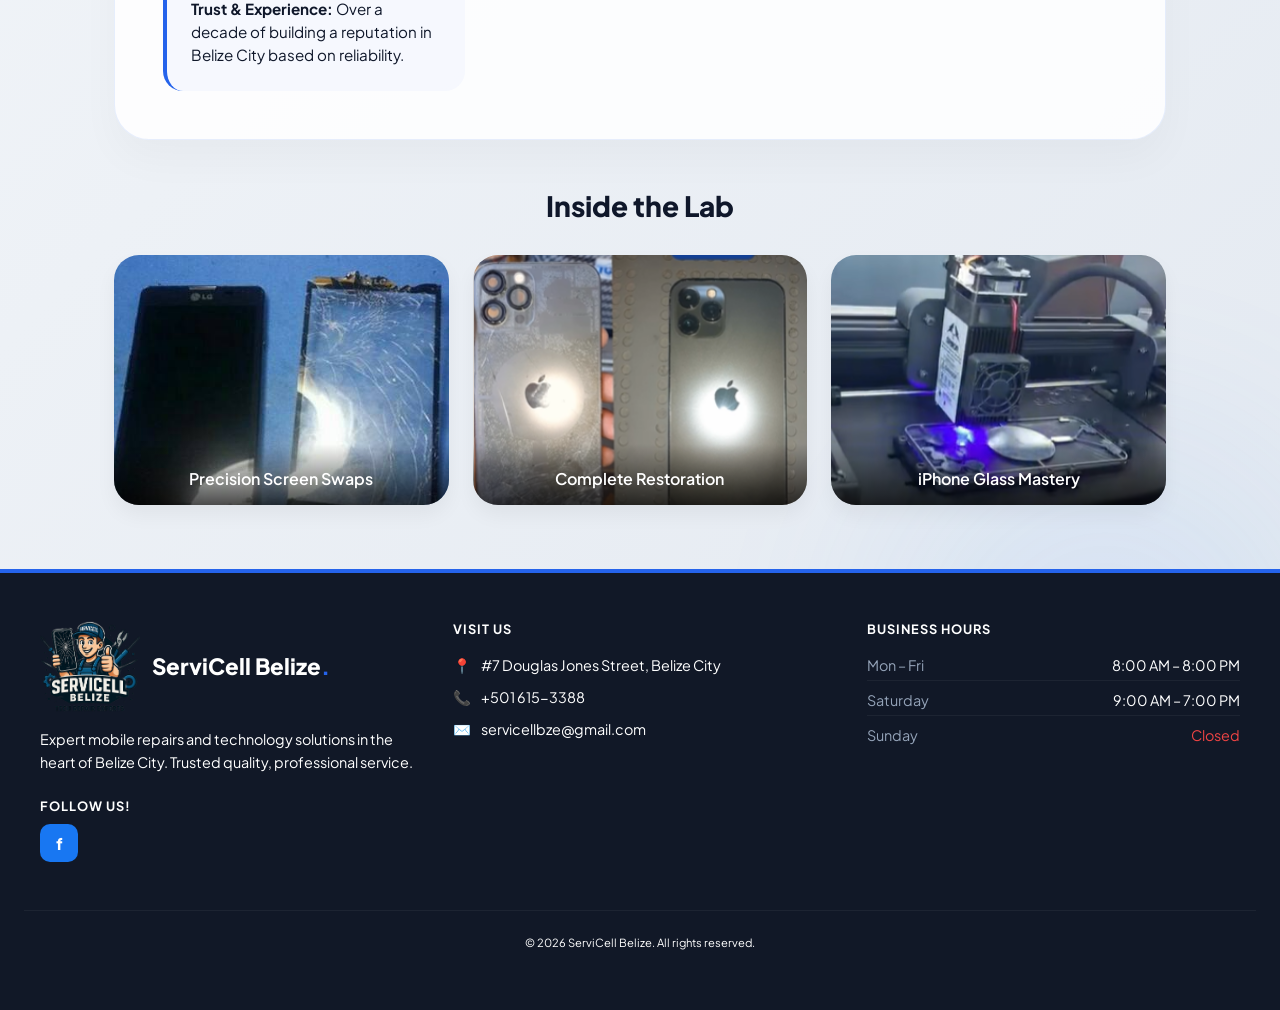
==== commit 153a0c87: "Added NEW 'Tracker' option!" ====
--- a/about.html
+++ b/about.html
@@ -1,345 +1,478 @@
 <!DOCTYPE html>
-<html>
+<html lang="en">
 
 <head>
     <meta charset="UTF-8">
     <meta name="viewport" content="width=device-width, initial-scale=1.0">
     <title>ServiCell | About</title>
-    <link href="https://fonts.googleapis.com/css2?family=Inter:wght@400;500;600;700&display=swap" rel="stylesheet">
+    <link href="https://fonts.googleapis.com/css2?family=Plus+Jakarta+Sans:wght@400;600;700;800&display=swap"
+        rel="stylesheet">
+    <link rel="icon" href="favicon.png" type="image/png">
 
     <style>
+        :root {
+            --primary: #2563eb;
+            --accent: #3b82f6;
+            --bg-gradient: linear-gradient(135deg, #f8fafc 0%, #e2e8f0 100%);
+            --glass: rgba(255, 255, 255, 0.85);
+            --glass-border: rgba(37, 99, 235, 0.1);
+            --text-main: #0f172a;
+            --text-dim: #64748b;
+        }
+
         * {
             box-sizing: border-box;
-        }
-
-        body {
-            font-family: 'Inter', system-ui, -apple-system, sans-serif;
             margin: 0;
             padding: 0;
-            background-color: #f5f8ff;
-            overflow-y: scroll;
+        }
+
+
+        body {
+            font-family: 'Plus Jakarta Sans', sans-serif;
+            background: var(--bg-gradient);
+            color: var(--text-main);
             min-height: 100vh;
-        }
-
-        h1, h2, h3, h4, h5, h6 {
-            font-weight: 700;
-            color: #2a3448;
-            text-align: center;
-        }
-
-        p {
-            color: #2a3448;
-            text-align: center;
-        }
-
-        nav {
+            overflow-x: hidden;
+        }
+
+        /* Animated Background Blobs */
+        .bg-blobs {
             position: fixed;
             top: 0;
             left: 0;
+            width: 100%;
+            height: 100%;
+            z-index: -1;
+            overflow: hidden;
+        }
+
+        .blob {
+            position: absolute;
+            background: var(--primary);
+            filter: blur(100px);
+            border-radius: 50%;
+            opacity: 0.1;
+            animation: move 25s infinite alternate;
+        }
+
+        @keyframes move {
+            from {
+                transform: translate(-10%, -10%);
+            }
+
+            to {
+                transform: translate(30%, 30%);
+            }
+        }
+
+        /* Floating Navigation */
+        nav {
+            position: fixed;
+            top: 25px;
+            left: 50%;
+            transform: translateX(-50%);
+            background: rgba(255, 255, 255, 0.8);
+            backdrop-filter: blur(15px);
+            -webkit-backdrop-filter: blur(15px);
+            padding: 8px 20px;
+            border-radius: 100px;
+            border: 1px solid var(--glass-border);
+            z-index: 1000;
+            display: flex;
+            gap: 5px;
+            box-shadow: 0 10px 30px rgba(37, 99, 235, 0.1);
+        }
+
+        nav button {
+            background: transparent;
+            color: var(--text-dim);
+            border: none;
+            font-weight: 700;
+            cursor: pointer;
+            padding: 10px 18px;
+            border-radius: 50px;
+            transition: 0.3s ease;
+            font-size: 0.85rem;
+            font-family: inherit;
+        }
+
+        nav button:hover,
+        nav button.active {
+            color: var(--primary);
+            background: rgba(37, 99, 235, 0.05);
+        }
+
+        .content-wrapper {
+            padding: 140px 1.5rem 4rem;
+            max-width: 1100px;
+            margin: 0 auto;
+        }
+
+        /* Hero Header */
+        .header-section {
+            text-align: center;
+            margin-bottom: 4rem;
+        }
+
+        .header-section h1 {
+            font-size: 2.5rem;
+            font-weight: 800;
+            letter-spacing: -1.5px;
+            margin-bottom: 0.5rem;
+        }
+
+        .header-section i {
+            color: var(--primary);
+            font-style: normal;
+            font-weight: 600;
+        }
+
+        /* Glass Cards Container */
+        .glass-card {
+            background: var(--glass);
+            backdrop-filter: blur(10px);
+            -webkit-backdrop-filter: blur(10px);
+            padding: 3rem;
+            border-radius: 35px;
+            border: 1px solid var(--glass-border);
+            box-shadow: 0 20px 40px rgba(0, 0, 0, 0.03);
+            margin-bottom: 3rem;
+        }
+
+        .section-title {
+            text-align: center;
+            margin-bottom: 2rem;
+            font-weight: 800;
+            color: var(--text-main);
+            font-size: 1.75rem;
+        }
+
+        .story-text {
+            line-height: 1.8;
+            color: var(--text-dim);
+            font-size: 1.1rem;
+            text-align: center;
+            max-width: 850px;
+            margin: 0 auto;
+        }
+
+        /* Logo Timeline */
+        .logo-grid {
+            display: grid;
+            grid-template-columns: repeat(auto-fit, minmax(200px, 1fr));
+            gap: 2rem;
+            margin-top: 2rem;
+        }
+
+        .logo-item {
+            text-align: center;
+            background: white;
+            padding: 1.5rem;
+            border-radius: 25px;
+            border: 1px solid #edf2f7;
+            transition: 0.3s ease;
+        }
+
+        .logo-item:hover {
+            transform: scale(1.05);
+            border-color: var(--primary);
+        }
+
+        .logo-item img {
+            width: 100%;
+            max-width: 150px;
+            height: auto;
+            margin-bottom: 1rem;
+        }
+
+        /* Why Us List */
+        .benefits-list {
+            list-style: none;
+            display: grid;
+            grid-template-columns: repeat(auto-fit, minmax(300px, 1fr));
+            gap: 1.5rem;
+        }
+
+        .benefits-list li {
+            background: rgba(37, 99, 235, 0.03);
+            padding: 1.5rem;
+            border-radius: 20px;
+            border-left: 4px solid var(--primary);
+            font-size: 0.95rem;
+            line-height: 1.5;
+        }
+
+        /* Work Gallery */
+        .work-grid {
+            display: grid;
+            grid-template-columns: repeat(auto-fit, minmax(280px, 1fr));
+            gap: 1.5rem;
+        }
+
+        .work-item {
+            position: relative;
+            border-radius: 25px;
+            overflow: hidden;
+            height: 250px;
+            box-shadow: 0 10px 20px rgba(0, 0, 0, 0.05);
+        }
+
+        .work-item img {
+            width: 100%;
+            height: 100%;
+            object-fit: cover;
+            transition: 0.5s ease;
+        }
+
+        .work-item:hover img {
+            transform: scale(1.1);
+        }
+
+        .work-label {
+            position: absolute;
+            bottom: 0;
+            left: 0;
             right: 0;
-            background-color: #2563eb;
-            padding: 1em;
-            z-index: 1000;
-            box-shadow: 0 2px 5px rgba(0, 0, 0, 0.1);
-        }
-
-        nav form {
-            display: flex;
-            gap: 1em;
-            justify-content: center;
-            flex-wrap: wrap;
-        }
-
-        button {
-            background-color: #2563eb;
+            background: linear-gradient(transparent, rgba(0, 0, 0, 0.7));
             color: white;
-            border: none;
-            padding: 0.5em 1em;
-            cursor: pointer;
-            border-radius: 10px;
-            font-weight: bold;
-            font-size: 1em;
-            text-decoration: none;
-            transition: background-color 0.3s ease-in-out;
-        }
-
-        button:hover {
-            background-color: #3b82f6;
-        }
-
-        a {
-            color: white;
-            text-decoration: none;
+            padding: 1.5rem 1rem 1rem;
+            font-weight: 600;
+            text-align: center;
+        }
+
+        /* Footer */
+        footer p {
+            color: #ffffff !important;
+            /* Forces the text to stay white/readable */
+            margin-bottom: 0.8rem;
+            /* Overrides the 1rem policy margin */
+        }
+
+        footer .contact-item {
+            color: #ffffff !important;
+        }
+
+        .fade-in-element {
+            opacity: 0;
+            animation: fadeIn 1s forwards;
         }
 
         @keyframes fadeIn {
+            to {
+                opacity: 1;
+                transform: translateY(0);
+            }
+
             from {
                 opacity: 0;
-            }
-            to {
-                opacity: 1;
-            }
-        }
-
-        .fade-in-element {
-            opacity: 0;
-            animation: fadeIn 1.5s forwards;
-        }
-
-        .content-wrapper {
-            margin-top: 5em;
-            padding: 1em;
-        }
-
-        .story-text {
-            max-width: 800px;
-            margin: 1em auto;
-            font-size: 1em;
-            line-height: 1.6;
-            color: #333;
-            text-align: justify;
-        }
-
-        .logo-grid {
-            display: grid;
-            grid-template-columns: repeat(auto-fit, minmax(250px, 1fr));
-            gap: 2em;
-            justify-items: center;
-            margin: 2em auto;
-            max-width: 1000px;
-            padding: 0 1em;
-        }
-
-        .logo-item img {
-            width: 100%;
-            max-width: 300px;
-            height: auto;
-            border-radius: 10px;
-        }
-
-        .benefits-list {
-            max-width: 800px;
-            margin: 1em auto;
-            font-size: 1em;
-            line-height: 1.6;
-            color: #333;
-            padding: 0 1em;
-            text-align: left;
-        }
-
-        .work-grid {
-            display: grid;
-            grid-template-columns: repeat(auto-fit, minmax(250px, 1fr));
-            gap: 2em;
-            max-width: 1000px;
-            margin: 2em auto;
-            padding: 0 1em;
-        }
-
-        .work-item {
-            background-color: white;
-            border-radius: 10px;
-            overflow: hidden;
-            box-shadow: 0 2px 10px rgba(0, 0, 0, 0.1);
-        }
-
-        .work-item img {
-            width: 100%;
-            height: 200px;
-            object-fit: cover;
-        }
-
-        .work-item p {
-            padding: 1em;
-            margin: 0;
-            font-weight: 600;
-        }
-
-        footer {
-            background-color: #2a3448;
-            color: white;
-            padding: 2em 1em;
-            text-align: center;
-            margin-top: 2em;
-        }
-
-        footer h3 {
-            color: white;
-        }
-
-        footer p {
-            margin: 0.5em 0;
-            color: #bbb;
-        }
-
-        footer .social-links {
-            display: flex;
-            gap: 1em;
-            justify-content: center;
-            font-size: 1.5em;
-            margin: 1em 0;
-        }
-
+                transform: translateY(20px);
+            }
+        }
 
         @media (max-width: 768px) {
-            nav form {
-                gap: 0.5em;
-            }
-
-            button {
-                padding: 0.4em 0.8em;
-                font-size: 0.9em;
-            }
-
             .content-wrapper {
-                margin-top: 6em;
-            }
-
-            .story-text {
-                font-size: 1em;
-            }
-
-            .benefits-list {
-                font-size: 1em;
-            }
-
-            .benefits-list li {
-                margin-bottom: 1em;
-            }
-
-            h1 {
-                font-size: 1.8em;
-            }
-
-            h2 {
-                font-size: 1.3em;
-            }
-
-            .logo-grid {
-                gap: 1.5em;
-            }
-        }
-
-        @media (max-width: 480px) {
+                padding-top: 100px;
+            }
+
+            .header-section h1 {
+                font-size: 2rem;
+            }
+
             nav {
-                padding: 0.8em;
-            }
-
-            nav form {
-                gap: 0.3em;
-            }
-
-            button {
-                padding: 0.4em 0.6em;
-                font-size: 0.85em;
-            }
-
-            .content-wrapper {
-                margin-top: 7em;
-                padding: 0.8em;
-            }
-
-            h1 {
-                font-size: 1.5em;
-                margin: 0.5em 0;
-            }
-
-            h2 {
-                font-size: 1.1em;
-            }
-
-            .story-text {
-                font-size: 0.95em;
-                text-align: left;
-            }
-
-            .benefits-list {
-                font-size: 0.95em;
-                padding: 0;
-            }
-
-            .work-grid {
-                gap: 1em;
-            }
-
-            footer {
-                padding: 1.5em 0.8em;
+                width: 95%;
+                top: 15px;
+            }
+
+            nav button {
+                padding: 8px 10px;
+                font-size: 0.7rem;
+            }
+
+            .glass-card {
+                padding: 1.5rem;
             }
         }
     </style>
 </head>
 
 <body class="fade-in-element">
+    <div class="bg-blobs">
+        <div class="blob" style="width: 600px; height: 600px; top: -150px; left: -150px;"></div>
+        <div class="blob" style="width: 450px; height: 450px; bottom: 5%; right: -50px; background: #60a5fa;"></div>
+    </div>
+
     <nav>
-        <form>
-            <button type="button" onclick="window.location.href='index.html'">Home</button>
-            <button type="button" onclick="window.location.href='about.html'">About</button>
-            <button type="button" onclick="window.location.href='policy.html'">Policy</button>
-            <button type="button" onclick="window.location.href='contact.html'">Contact</button>
-        </form>
+        <button onclick="window.location.href='index.html'">Home</button>
+        <button class="active" onclick="window.location.href='about.html'">About</button>
+        <button onclick="window.location.href='tracker.html'">Tracker</button>
+        <button onclick="window.location.href='policy.html'">Policy</button>
+        <button onclick="window.location.href='contact.html'">Contact</button>
     </nav>
 
     <div class="content-wrapper">
-        <h1>ServiCell | About Page</h1>
-        <img src="logo.png" alt="ServiCell Logo" style="display: block; margin: 2em auto; max-width: 250px; width: 100%; height: auto;">
-        <h2><i>"We Fix Everything, Even Broken Hearts."</i></h2>
-
-        <h1 style="margin-top: 2em;">Our Story</h1>
-        <p class="story-text">
-            Founded in 2014 by a single passionate technician, ServiCell began with a simple mission: to fix electronics reliably without breaking the bank. What started as a mere hobby has since grown into a tight-knit team of 2–3 dedicated technicians, each committed to delivering fast, professional, and affordable tech solutions. Over the years, we've expanded our expertise to cover phones, laptops, gaming consoles, and software support, while maintaining the personal touch that made us trusted from day one. At ServiCell, we believe every device deserves a second chance, and every customer deserves transparency, care, and respect. Whether it's a cracked screen, a stubborn laptop, or a software issue, we're here to get you back online with confidence.
-        </p>
-
-        <h1 style="margin-top: 2em;">Our Logos Through the Years</h1>
-        <div class="logo-grid">
-            <div class="logo-item" style="text-align: center;">
-                <img src="2024.png" alt="ServiCell 2024 Logo">
-                <p style="margin-top: 0.5em; font-weight: 600;">2024 Logo</p>
-            </div>
-            <div class="logo-item" style="text-align: center;">
-                <img src="2022.png" alt="ServiCell 2022 Logo">
-                <p style="margin-top: 0.5em; font-weight: 600;">2022 Logo</p>
-            </div>
-            <div class="logo-item" style="text-align: center;">
-                <img src="2014.png" alt="ServiCell 2014 Logo">
-                <p style="margin-top: 0.5em; font-weight: 600;">2014 Logo</p>
-            </div>
-        </div>
-
-        <h1 style="margin-top: 2em;">Why Choose Us?</h1>
-        <ul class="benefits-list">
-            <li>Expert Technicians: Our small, tight-knit team of 2–3 certified experts ensures your devices are in capable hands.</li>
-            <li>Affordable & Transparent: We provide honest estimates and competitive pricing, so you know exactly what you're paying for.</li>
-            <li>Fast & Reliable: We aim to repair your devices quickly without sacrificing quality.</li>
-            <li>Comprehensive Service: From phones and laptops to consoles and software support, we cover it all.</li>
-            <li>Customer-Focused: We value each customer, handling every device with care, transparency, and respect.</li>
-            <li>Trust & Experience: Founded in 2014, we've built our reputation on reliability and personal service.</li>
-        </ul>
-
-        <h1 style="margin-top: 2em;">Some of Our Work</h1>
+        <div class="header-section">
+            <img src="logo.png" alt="ServiCell Logo" style="width: 200px; margin-bottom: 1rem;">
+            <h1>About ServiCell</h1>
+            <i>"We Fix Everything, Even Broken Hearts."</i>
+        </div>
+
+        <div class="glass-card">
+            <h2 class="section-title">Our Story</h2>
+            <p class="story-text">
+                Founded in 2014 by a single passionate technician, ServiCell began with a simple mission: to fix
+                electronics reliably without breaking the bank. What started as a personal hobby has since grown into a
+                tight-knit team of 2–3 dedicated technicians. At ServiCell, we believe every device deserves a second
+                chance, and every customer deserves transparency, care, and respect.
+            </p>
+        </div>
+
+        <div class="glass-card">
+            <h2 class="section-title">Evolution of Our Brand</h2>
+            <div class="logo-grid">
+                <div class="logo-item">
+                    <img src="2024.png" alt="2024 Logo">
+                    <p style="font-weight: 700; color: var(--primary);">2024</p>
+                    <p style="font-size: 0.75rem; color: var(--text-dim);">Modern Era</p>
+                </div>
+                <div class="logo-item">
+                    <img src="2022.png" alt="2022 Logo">
+                    <p style="font-weight: 700;">2022</p>
+                    <p style="font-size: 0.75rem; color: var(--text-dim);">Growth Phase</p>
+                </div>
+                <div class="logo-item">
+                    <img src="2014.png" alt="2014 Logo">
+                    <p style="font-weight: 700;">2014</p>
+                    <p style="font-size: 0.75rem; color: var(--text-dim);">The Beginning</p>
+                </div>
+            </div>
+        </div>
+
+        <div class="glass-card">
+            <h2 class="section-title">Why Trust ServiCell?</h2>
+            <ul class="benefits-list">
+                <li><strong>Expert Technicians:</strong> Our tight-knit team of certified experts ensures your Samsung
+                    or iPhone is in capable hands.</li>
+                <li><strong>Affordable & Transparent:</strong> Honest estimates and competitive pricing. You know
+                    exactly what you're paying for.</li>
+                <li><strong>Fast & Reliable:</strong> We aim to repair your devices quickly—often same-day—without
+                    sacrificing quality.</li>
+                <li><strong>Trust & Experience:</strong> Over a decade of building a reputation in Belize City based on
+                    reliability.</li>
+            </ul>
+        </div>
+
+        <h2 class="section-title" style="margin-bottom: 2rem;">Inside the Lab</h2>
         <div class="work-grid">
             <div class="work-item">
                 <img src="work1.jpg" alt="Phone Screen Repair">
-                <p>Phone Screen Replacement</p>
+                <div class="work-label">Precision Screen Swaps</div>
             </div>
             <div class="work-item">
                 <img src="work2.png" alt="Before and After">
-                <p>Before vs. After</p>
+                <div class="work-label">Complete Restoration</div>
             </div>
             <div class="work-item">
-                <img src="work3.png" alt="Console Repair">
-                <p>iPhone Backglass Repair</p>
+                <img src="work3.png" alt="Backglass Repair">
+                <div class="work-label">iPhone Glass Mastery</div>
             </div>
         </div>
     </div>
 
-    <footer>
-        <h3>Follow Us</h3>
-        <div class="social-links">
-            <a href="https://www.facebook.com/ServiCell-Belize-100064104937587/" target="_blank">f</a>
-        </div>
-        <p>📍 #7 Douglas Jones Street, Belize City</p>
-        <p>🕒 Mon–Fri: 8 AM – 8 PM | Sat: 9 AM – 7 PM | Sun: Closed</p>
-        <p>© 2026 ServiCell. All rights reserved.</p>
+    <footer style="background: #111827; padding: 3rem 1.5rem; color: #94a3b8; border-top: 4px solid var(--primary);">
+        <style>
+            /* Mobile-specific stacking logic */
+            .footer-grid {
+                max-width: 1200px;
+                margin: 0 auto;
+                display: grid;
+                grid-template-columns: repeat(auto-fit, minmax(280px, 1fr));
+                gap: 2.5rem;
+            }
+
+            @media (max-width: 600px) {
+                .footer-grid {
+                    grid-template-columns: 1fr;
+                    text-align: center;
+                }
+
+                .brand-wrapper,
+                .contact-item {
+                    justify-content: center !important;
+                }
+
+                .social-links {
+                    justify-content: center;
+                }
+            }
+        </style>
+
+        <div class="footer-grid">
+            <div>
+                <div class="brand-wrapper" style="display: flex; align-items: center; gap: 12px; margin-bottom: 1rem;">
+                    <img src="logo.png" alt="ServiCell Logo" style="width: 100px; height: auto;">
+                    <h3 style="color: white; font-size: 1.4rem; font-weight: 800; margin: 0;">ServiCell Belize<span
+                            style="color: var(--primary);">.</span></h3>
+                </div>
+                <p style="line-height: 1.6; font-size: 0.9rem; margin-bottom: 1.5rem;">
+                    Expert mobile repairs and technology solutions in the heart of Belize City. Trusted quality,
+                    professional service.
+                </p>
+
+                <div class="social-container" style="display: flex; flex-direction: column; gap: 10px;">
+                    <span
+                        style="color: white; font-size: 0.8rem; font-weight: 700; text-transform: uppercase; letter-spacing: 1px;">Follow
+                        Us!</span>
+                    <div class="social-links" style="display: flex; gap: 15px;">
+                        <a href="https://www.facebook.com/ServiCell-Belize-100064104937587/" target="_blank"
+                            style="background: #1877f2; color: white; width: 38px; height: 38px; border-radius: 10px; display: flex; align-items: center; justify-content: center; text-decoration: none; font-weight: 900; transition: 0.3s;"
+                            onmouseover="this.style.transform='scale(1.1)'"
+                            onmouseout="this.style.transform='scale(1)'">f</a>
+                    </div>
+                </div>
+            </div>
+
+            <div>
+                <h4
+                    style="color: white; font-weight: 700; margin-bottom: 1.2rem; text-transform: uppercase; font-size: 0.8rem; letter-spacing: 1px;">
+                    Visit Us</h4>
+                <p class="contact-item"
+                    style="margin-bottom: 0.8rem; display: flex; align-items: center; gap: 10px; font-size: 0.9rem;">
+                    <span style="color: var(--primary);">📍</span> #7 Douglas Jones Street, Belize City
+                </p>
+                <p class="contact-item"
+                    style="margin-bottom: 0.8rem; display: flex; align-items: center; gap: 10px; font-size: 0.9rem;">
+                    <span style="color: var(--primary);">📞</span> +501 615-3388
+                </p>
+                <p class="contact-item" style="display: flex; align-items: center; gap: 10px; font-size: 0.9rem;">
+                    <span style="color: var(--primary);">✉️</span> servicellbze@gmail.com
+                </p>
+            </div>
+
+            <div>
+                <h4
+                    style="color: white; font-weight: 700; margin-bottom: 1.2rem; text-transform: uppercase; font-size: 0.8rem; letter-spacing: 1px;">
+                    Business Hours</h4>
+                <div
+                    style="display: flex; justify-content: space-between; margin-bottom: 0.6rem; border-bottom: 1px solid rgba(255,255,255,0.05); padding-bottom: 0.4rem; font-size: 0.9rem;">
+                    <span>Mon – Fri</span>
+                    <span style="color: white;">8:00 AM – 8:00 PM</span>
+                </div>
+                <div
+                    style="display: flex; justify-content: space-between; margin-bottom: 0.6rem; border-bottom: 1px solid rgba(255,255,255,0.05); padding-bottom: 0.4rem; font-size: 0.9rem;">
+                    <span>Saturday</span>
+                    <span style="color: white;">9:00 AM – 7:00 PM</span>
+                </div>
+                <div style="display: flex; justify-content: space-between; font-size: 0.9rem;">
+                    <span>Sunday</span>
+                    <span style="color: #ef4444;">Closed</span>
+                </div>
+            </div>
+        </div>
+
+        <div
+            style="margin-top: 3rem; padding-top: 1.5rem; border-top: 1px solid rgba(255,255,255,0.05); font-size: 0.7rem; text-align: center;">
+            <p>© 2026 ServiCell Belize. All rights reserved.</p>
+        </div>
     </footer>
 </body>
 
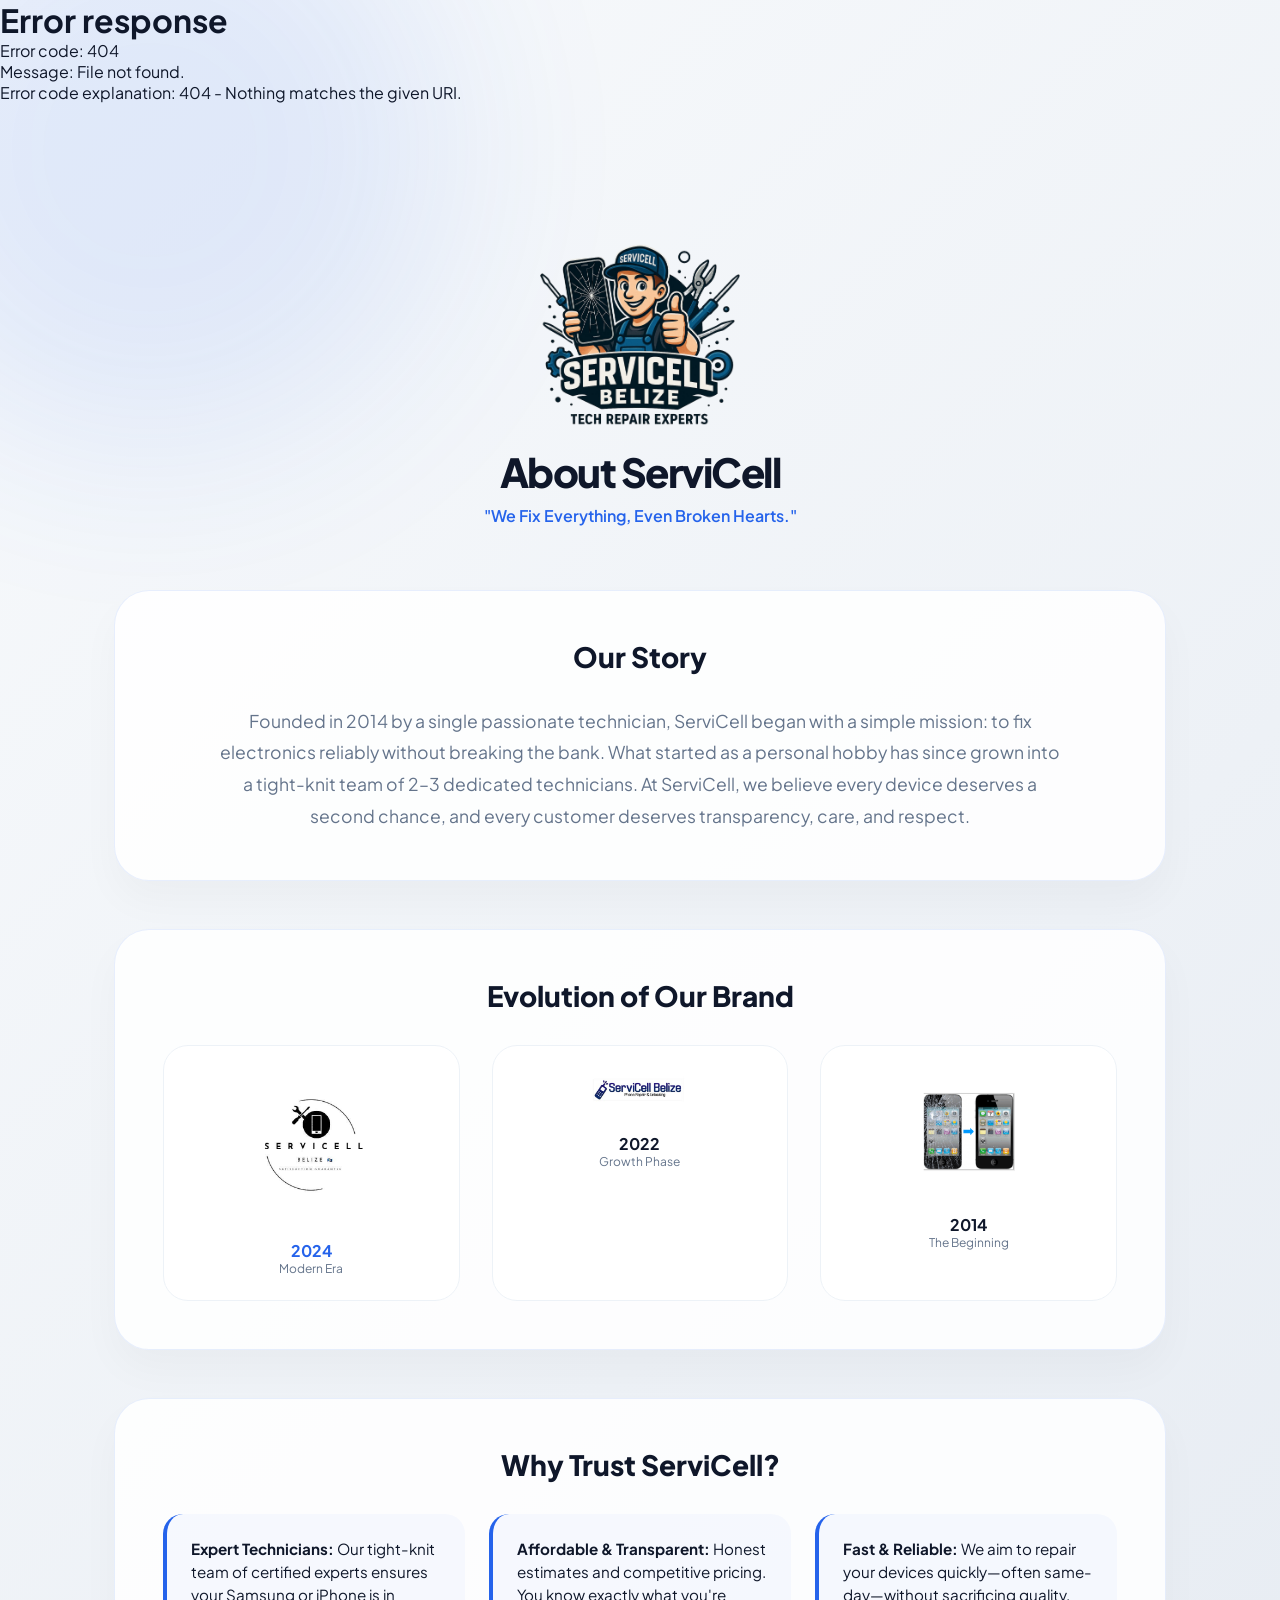
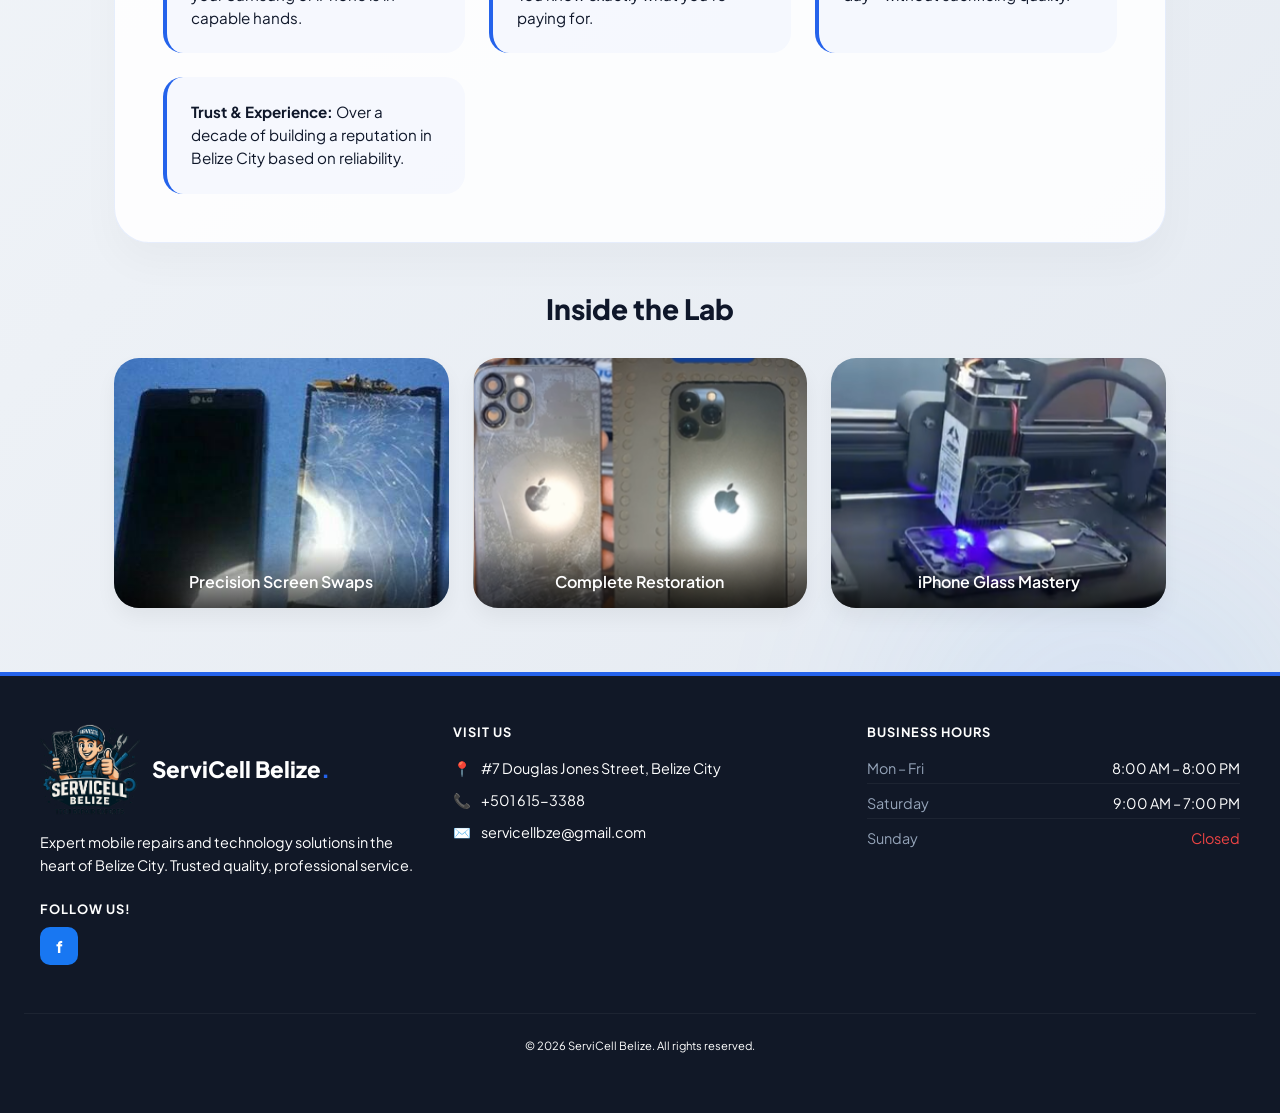
==== commit b08363fd: "Add files via upload" ====
--- a/about.html
+++ b/about.html
@@ -8,6 +8,7 @@
     <link href="https://fonts.googleapis.com/css2?family=Plus+Jakarta+Sans:wght@400;600;700;800&display=swap"
         rel="stylesheet">
     <link rel="icon" href="favicon.png" type="image/png">
+    <link rel="stylesheet" href="css/nav.css">
 
     <style>
         :root {
@@ -63,43 +64,6 @@
             to {
                 transform: translate(30%, 30%);
             }
-        }
-
-        /* Floating Navigation */
-        nav {
-            position: fixed;
-            top: 25px;
-            left: 50%;
-            transform: translateX(-50%);
-            background: rgba(255, 255, 255, 0.8);
-            backdrop-filter: blur(15px);
-            -webkit-backdrop-filter: blur(15px);
-            padding: 8px 20px;
-            border-radius: 100px;
-            border: 1px solid var(--glass-border);
-            z-index: 1000;
-            display: flex;
-            gap: 5px;
-            box-shadow: 0 10px 30px rgba(37, 99, 235, 0.1);
-        }
-
-        nav button {
-            background: transparent;
-            color: var(--text-dim);
-            border: none;
-            font-weight: 700;
-            cursor: pointer;
-            padding: 10px 18px;
-            border-radius: 50px;
-            transition: 0.3s ease;
-            font-size: 0.85rem;
-            font-family: inherit;
-        }
-
-        nav button:hover,
-        nav button.active {
-            color: var(--primary);
-            background: rgba(37, 99, 235, 0.05);
         }
 
         .content-wrapper {
@@ -293,6 +257,57 @@
             }
         }
     </style>
+
+    <script>
+    // 1. Load the Navigation Component
+            fetch('components/nav.html')
+        .then(res => res.text())
+        .then(data => {
+                document.getElementById('nav-placeholder').innerHTML = data;
+
+            // 2. Set the "Active" link based on the current page
+            const links = document.querySelectorAll('.nav-btn');
+            const currentPath = window.location.pathname;
+            
+            links.forEach(link => {
+                if (currentPath.includes(link.getAttribute('href'))) {
+                link.classList.add('active');
+                }
+            });
+        })
+        .catch(err => console.error("Error loading navigation:", err));
+
+            // 3. Global Toggle Function (Accessible by the 'onclick' in your HTML)
+            function toggleMenu() {
+        const menu = document.getElementById('navLinks');
+            const burger = document.querySelector('.hamburger');
+
+            if (menu && burger) {
+                menu.classList.toggle('active');
+            burger.classList.toggle('active'); // Ensure CSS uses .hamburger.active span
+        }
+    }
+
+            // 4. Close menu when clicking outside or on a link
+            document.addEventListener('click', function (e) {
+        const menu = document.getElementById('navLinks');
+            const burger = document.querySelector('.hamburger');
+
+            // Close if clicking a link
+            if (e.target.classList.contains('nav-btn')) {
+                menu?.classList.remove('active');
+            burger?.classList.remove('active');
+        }
+
+            // Close if clicking outside the nav area
+            if (menu?.classList.contains('active')) {
+            if (!menu.contains(e.target) && !burger.contains(e.target)) {
+                menu.classList.remove('active');
+            burger.classList.remove('active');
+            }
+        }
+    });
+    </script>
 </head>
 
 <body class="fade-in-element">
@@ -301,13 +316,7 @@
         <div class="blob" style="width: 450px; height: 450px; bottom: 5%; right: -50px; background: #60a5fa;"></div>
     </div>
 
-    <nav>
-        <button onclick="window.location.href='index.html'">Home</button>
-        <button class="active" onclick="window.location.href='about.html'">About</button>
-        <button onclick="window.location.href='tracker.html'">Tracker</button>
-        <button onclick="window.location.href='policy.html'">Policy</button>
-        <button onclick="window.location.href='contact.html'">Contact</button>
-    </nav>
+    <div id="nav-placeholder"></div>
 
     <div class="content-wrapper">
         <div class="header-section">
@@ -474,6 +483,16 @@
             <p>© 2026 ServiCell Belize. All rights reserved.</p>
         </div>
     </footer>
+    <script>
+            function toggleMenu() {
+            const navLinks = document.getElementById("navLinks");
+            navLinks.classList.toggle("active");
+
+            // Optional: Animate hamburger into an 'X'
+            const spans = document.querySelectorAll(".hamburger span");
+            spans.forEach(span => span.classList.toggle("open"));
+        }
+    </script>
 </body>
 
 </html>
